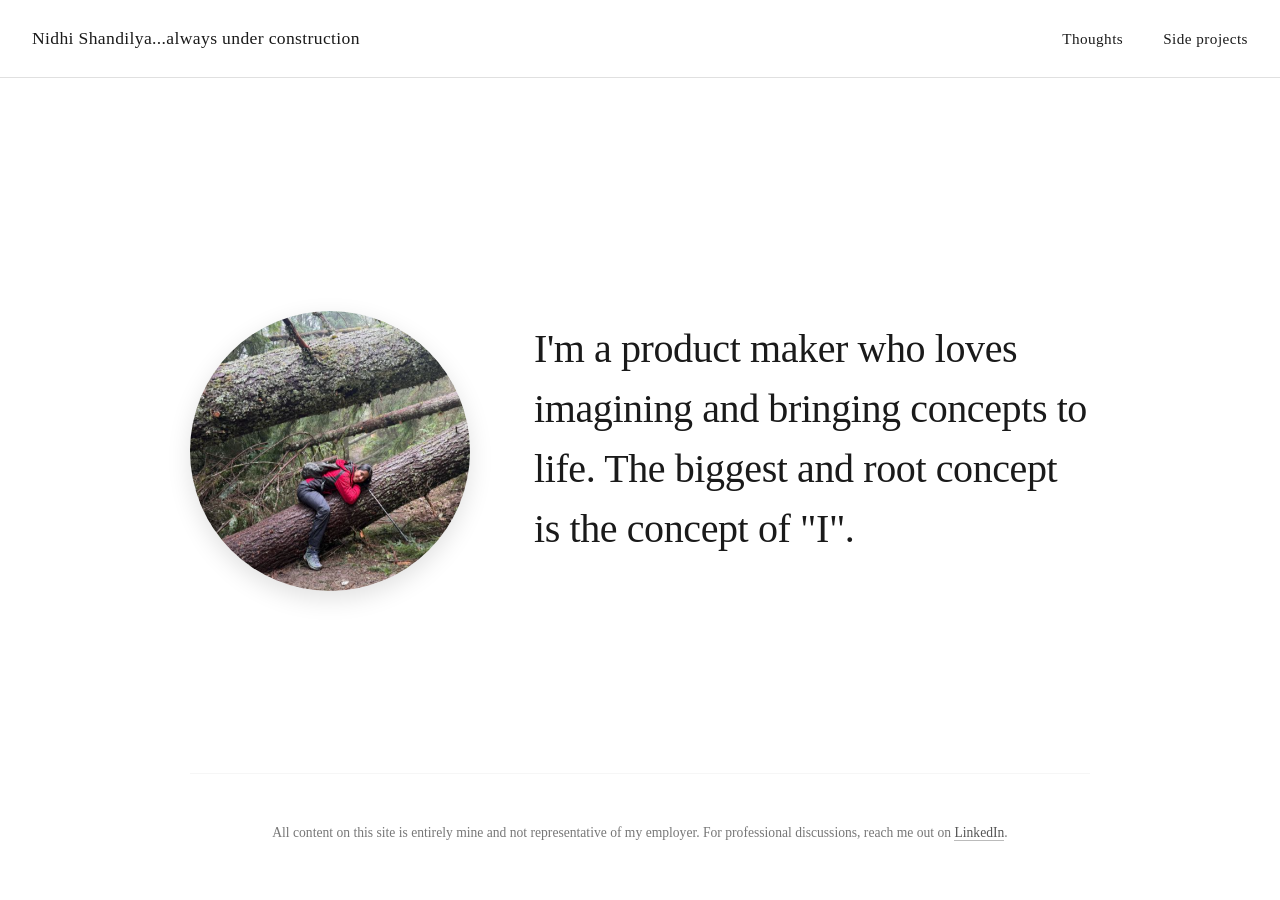
==== index.html @ 10f9df11 "Update logo text in index.html" ====
<!DOCTYPE html>
<html lang="en">
<head>
    <meta charset="UTF-8">
    <meta name="viewport" content="width=device-width, initial-scale=1.0">
    <title>Nidhi Shandilya... always under construction</title>
    <link rel="stylesheet" href="styles.css">
</head>
<body>
    <!-- Navigation -->
    <nav class="main-nav">
        <div class="nav-container">
            <a href="index.html" class="logo">Nidhi Shandilya...always under construction</a>
            <button class="mobile-menu-toggle" aria-label="Toggle menu">
                <span class="menu-text">Menu</span>
            </button>
            <ul class="nav-links">
                <li><a href="thoughts.html">Thoughts</a></li>
                <li><a href="projects.html">Side projects</a></li>
            </ul>
        </div>
    </nav>
    <!-- Mobile Menu -->
    <div class="mobile-menu">
        <button class="mobile-menu-close" aria-label="Close menu">
            <span class="close-text">Close Menu</span>
        </button>
        <ul class="mobile-nav-links">
            <li><a href="thoughts.html">Thoughts</a></li>
            <li><a href="projects.html">Side projects</a></li>
        </ul>
    </div>
    <!-- Hero Section -->
    <main class="hero-section">
        <div class="hero-content">
            <div class="hero-image">
                <img src="screenshot.jpeg.png" alt="Nidhi Shandilya">
            </div>
            <h1 class="hero-title">I'm a product maker who loves imagining and bringing concepts to life. The biggest and root concept is the concept of "I".</h1>
        </div>
        <footer class="page-footer">
            <p class="footnote">All content on this site is entirely mine and not representative of my employer. For professional discussions, reach me out on <a href="https://www.linkedin.com/in/nidhi-v-shandilya-b05170b/" target="_blank" rel="noopener noreferrer">LinkedIn</a>.</p>
        </footer>
    </main>

    <!-- Dot grid background -->
    <canvas id="dot-bg" style="position:fixed;top:0;left:0;width:100%;height:100%;z-index:-1;pointer-events:none;"></canvas>
    <script>
        (function() {
            const canvas = document.getElementById('dot-bg');
            const ctx = canvas.getContext('2d');
            const spacing = 24;
            let dots = [];

            function buildDots() {
                dots = [];
                const cols = Math.ceil(canvas.width / spacing) + 1;
                const rows = Math.ceil(canvas.height / spacing) + 1;
                for (let r = 0; r < rows; r++) {
                    for (let c = 0; c < cols; c++) {
                        dots.push({
                            x: c * spacing + spacing / 2,
                            y: r * spacing + spacing / 2,
                            delay: Math.random() * 3500
                        });
                    }
                }
            }

            function resize() {
                canvas.width = window.innerWidth;
                canvas.height = window.innerHeight;
                buildDots();
            }
            resize();
            window.addEventListener('resize', resize);

            const start = performance.now();
            const fadeDuration = 900;

            function draw(now) {
                ctx.clearRect(0, 0, canvas.width, canvas.height);
                for (const d of dots) {
                    const elapsed = now - start - d.delay;
                    if (elapsed < 0) continue;
                    const alpha = Math.min(1, elapsed / fadeDuration) * 0.45;
                    ctx.beginPath();
                    ctx.arc(d.x, d.y, 1.4, 0, Math.PI * 2);
                    ctx.fillStyle = `rgba(255,255,255,${alpha})`;
                    ctx.fill();
                }
                requestAnimationFrame(draw);
            }
            requestAnimationFrame(draw);
        })();
    </script>

    <!-- Firefly glow effect (unchanged) -->
    <script>
        class FireflyGlow {
            constructor() {
                this.canvas = document.createElement('canvas');
                this.ctx = this.canvas.getContext('2d');
                this.glows = [];
                this.canvas.style.position = 'fixed';
                this.canvas.style.top = '0';
                this.canvas.style.left = '0';
                this.canvas.style.pointerEvents = 'none';
                this.canvas.style.zIndex = '9999';
                this.canvas.style.mixBlendMode = 'screen';
                document.body.appendChild(this.canvas);
                this.resize();
                window.addEventListener('resize', () => this.resize());
                document.addEventListener('mousemove', (e) => this.onMouseMove(e));
                this.animate();
            }
            resize() {
                this.canvas.width = window.innerWidth;
                this.canvas.height = window.innerHeight;
            }
            onMouseMove(e) {
                this.glows.push({
                    x: e.clientX,
                    y: e.clientY,
                    life: 1.0,
                    maxLife: 1.0,
                    size: 60 + Math.random() * 30,
                    fadeSpeed: 0.008 + Math.random() * 0.004,
                    pulseOffset: Math.random() * Math.PI * 2,
                    pulseSpeed: 0.03 + Math.random() * 0.02
                });
                if (this.glows.length > 150) this.glows.shift();
            }
            animate() {
                this.ctx.clearRect(0, 0, this.canvas.width, this.canvas.height);
                const time = Date.now() * 0.001;
                for (let i = this.glows.length - 1; i >= 0; i--) {
                    const glow = this.glows[i];
                    glow.life -= glow.fadeSpeed;
                    if (glow.life <= 0) { this.glows.splice(i, 1); continue; }
                    const pulse = Math.sin(time * glow.pulseSpeed + glow.pulseOffset) * 0.3 + 0.7;
                    const opacity = 0.12 * glow.life * pulse;
                    const gradient = this.ctx.createRadialGradient(glow.x, glow.y, 0, glow.x, glow.y, glow.size);
                    gradient.addColorStop(0, `rgba(255, 250, 200, ${opacity * 1.2})`);
                    gradient.addColorStop(0.2, `rgba(255, 248, 180, ${opacity * 0.8})`);
                    gradient.addColorStop(0.5, `rgba(240, 255, 160, ${opacity * 0.4})`);
                    gradient.addColorStop(0.8, `rgba(200, 255, 140, ${opacity * 0.15})`);
                    gradient.addColorStop(1, `rgba(180, 255, 120, 0)`);
                    this.ctx.fillStyle = gradient;
                    this.ctx.beginPath();
                    this.ctx.arc(glow.x, glow.y, glow.size, 0, Math.PI * 2);
                    this.ctx.fill();
                }
                requestAnimationFrame(() => this.animate());
            }
        }
        new FireflyGlow();
    </script>
</body>
</html>
---- styles.css ----
/* CSS Variables */
:root {
    --primary-bg: #ffffff;
    --primary-text: #1a1a1a;
    --secondary-text: #4a4a4a;
    --accent-color: #2a2a2a;
    --border-color: #e0e0e0;
    --hover-color: #6a6a6a;
    --transition: all 0.3s cubic-bezier(0.4, 0, 0.2, 1);
}

/* Reset & Base Styles */
* {
    margin: 0;
    padding: 0;
    box-sizing: border-box;
}

body {
    font-family: 'Crimson Text', Georgia, serif;
    background-color: var(--primary-bg);
    color: var(--primary-text);
    line-height: 1.6;
    font-size: 18px;
    -webkit-font-smoothing: antialiased;
    -moz-osx-font-smoothing: grayscale;
}

/* Typography */
h1, h2, h3, h4, h5, h6 {
    font-family: 'Libre Baskerville', Georgia, serif;
    font-weight: 400;
    line-height: 1.3;
    margin-bottom: 1.5rem;
}

a {
    color: inherit;
    text-decoration: none;
    transition: var(--transition);
}

/* Navigation */
.main-nav {
    position: fixed;
    top: 0;
    left: 0;
    right: 0;
    background-color: var(--primary-bg);
    border-bottom: 1px solid var(--border-color);
    z-index: 1000;
    padding: 1.5rem 0;
}

.nav-container {
    max-width: 1400px;
    margin: 0 auto;
    padding: 0 2rem;
    display: flex;
    justify-content: space-between;
    align-items: center;
}

.logo {
    font-family: 'Libre Baskerville', Georgia, serif;
    font-size: 1.1rem;
    font-weight: 400;
    letter-spacing: 0.02em;
}

.logo:hover {
    color: var(--hover-color);
}

.nav-links {
    display: flex;
    list-style: none;
    gap: 2.5rem;
}

.nav-links a {
    font-size: 0.95rem;
    letter-spacing: 0.03em;
    position: relative;
}

.nav-links a::after {
    content: '';
    position: absolute;
    bottom: -4px;
    left: 0;
    width: 0;
    height: 1px;
    background-color: var(--primary-text);
    transition: width 0.3s ease;
}

.nav-links a:hover::after {
    width: 100%;
}

/* Mobile Menu Toggle */
.mobile-menu-toggle {
    display: none;
    background: none;
    border: none;
    cursor: pointer;
    font-family: 'Crimson Text', Georgia, serif;
    font-size: 0.95rem;
    color: var(--primary-text);
    letter-spacing: 0.03em;
}

.mobile-menu {
    display: none;
    position: fixed;
    top: 0;
    left: 0;
    right: 0;
    bottom: 0;
    background-color: var(--primary-bg);
    z-index: 2000;
    padding: 2rem;
    flex-direction: column;
}

.mobile-menu.active {
    display: flex;
}

.mobile-menu-close {
    align-self: flex-end;
    background: none;
    border: none;
    cursor: pointer;
    font-family: 'Crimson Text', Georgia, serif;
    font-size: 0.95rem;
    color: var(--primary-text);
    letter-spacing: 0.03em;
    margin-bottom: 3rem;
}

.mobile-nav-links {
    list-style: none;
    display: flex;
    flex-direction: column;
    gap: 2rem;
}

.mobile-nav-links a {
    font-family: 'Libre Baskerville', Georgia, serif;
    font-size: 1.5rem;
}

.mobile-nav-links a:hover {
    color: var(--hover-color);
}

/* Hero Section */
.hero-section {
    min-height: 100vh;
    display: flex;
    flex-direction: column;
    justify-content: space-between;
    padding: 8rem 2rem 2rem;
}

.hero-content {
    max-width: 900px;
    margin: 0 auto;
    display: flex;
    align-items: center;
    gap: 4rem;
    flex: 1;
}

.hero-title {
    font-family: 'Libre Baskerville', Georgia, serif;
    font-size: clamp(1.8rem, 4vw, 2.5rem);
    font-weight: 400;
    line-height: 1.5;
    letter-spacing: -0.01em;
    animation: fadeInUp 0.8s ease-out;
    flex: 1;
    text-align: left;
}

.hero-image {
    flex-shrink: 0;
    width: 280px;
    height: 280px;
    border-radius: 50%;
    overflow: hidden;
    box-shadow: 0 8px 24px rgba(0, 0, 0, 0.12);
}

.hero-image img {
    width: 100%;
    height: 100%;
    object-fit: cover;
}

/* Page Footer */
.page-footer {
    max-width: 900px;
    margin: 0 auto;
    width: 100%;
    padding-top: 3rem;
    border-top: 1px solid rgba(224, 224, 224, 0.3);
}

.footnote {
    font-size: 0.85rem;
    color: #777;
    line-height: 1.6;
    text-align: center;
    padding-bottom: 1.5rem;
}

.footnote a {
    color: #555;
    text-decoration: none;
    border-bottom: 1px solid rgba(85, 85, 85, 0.4);
    transition: var(--transition);
}

.footnote a:hover {
    color: #2a2a2a;
    border-bottom-color: #2a2a2a;
}

/* Content Sections */
.content-section {
    max-width: 900px;
    margin: 0 auto;
    padding: 8rem 2rem 4rem;
    min-height: calc(100vh - 80px);
}

.section-title {
    font-size: clamp(1.5rem, 3vw, 2rem);
    margin-bottom: 3rem;
    font-weight: 400;
}

/* Thoughts Grid */
.thoughts-grid {
    display: grid;
    gap: 3rem;
}

.thought-item {
    border-bottom: 1px solid var(--border-color);
    padding-bottom: 2rem;
}

.thought-item:last-child {
    border-bottom: none;
}

.thought-date {
    font-size: 0.85rem;
    color: var(--secondary-text);
    letter-spacing: 0.05em;
    text-transform: uppercase;
    margin-bottom: 0.5rem;
}

.thought-title {
    font-size: 1.3rem;
    margin-bottom: 0.75rem;
    font-weight: 400;
}

.thought-excerpt {
    color: var(--secondary-text);
    line-height: 1.7;
}

.thought-item:hover .thought-title {
    color: var(--hover-color);
}

/* Projects Grid */
.projects-grid {
    display: grid;
    grid-template-columns: repeat(auto-fill, minmax(300px, 1fr));
    gap: 3rem;
}

.project-card {
    cursor: pointer;
    transition: var(--transition);
}

.project-image {
    width: 100%;
    aspect-ratio: 4/3;
    background-color: #f5f5f5;
    margin-bottom: 1rem;
    overflow: hidden;
}

.project-image img {
    width: 100%;
    height: 100%;
    object-fit: cover;
    transition: transform 0.5s ease;
}

.project-card:hover .project-image img {
    transform: scale(1.05);
}

.project-title {
    font-size: 1.2rem;
    margin-bottom: 0.5rem;
    font-weight: 400;
}

.project-description {
    color: var(--secondary-text);
    font-size: 0.95rem;
    line-height: 1.6;
}

/* About Section */
.about-content {
    line-height: 1.8;
}

.about-content p {
    margin-bottom: 1.5rem;
}

.about-content a {
    color: var(--primary-text);
    text-decoration: underline;
    text-decoration-thickness: 1px;
    text-underline-offset: 2px;
}

.about-content a:hover {
    color: var(--hover-color);
}

.about-layout {
    display: flex;
    gap: 3rem;
    align-items: flex-start;
}

.about-image {
    flex-shrink: 0;
    width: 250px;
    height: 250px;
    border-radius: 8px;
    overflow: hidden;
    box-shadow: 0 4px 12px rgba(0, 0, 0, 0.1);
}

.about-image img {
    width: 100%;
    height: 100%;
    object-fit: cover;
}

/* Animations */
@keyframes fadeInUp {
    from {
        opacity: 0;
        transform: translateY(30px);
    }
    to {
        opacity: 1;
        transform: translateY(0);
    }
}

/* Responsive Design */
@media (max-width: 768px) {
    .hero-content {
        flex-direction: column;
        gap: 2rem;
    }
    
    .hero-image {
        width: 150px;
        height: 150px;
    }
    
    .hero-title {
        text-align: center;
    }
    
    .mobile-menu-toggle {
        display: block;
    }
    
    .hero-section {
        padding: 6rem 1.5rem 2rem;
    }
    
    .content-section {
        padding: 6rem 1.5rem 3rem;
    }
    
    .projects-grid {
        grid-template-columns: 1fr;
        gap: 2.5rem;
    }
    
    .nav-container {
        padding: 0 1.5rem;
    }
    
    .about-layout {
        flex-direction: column;
        gap: 2rem;
    }
    
    .about-image {
        width: 100%;
        max-width: 300px;
        height: 300px;
        margin: 0 auto;
    }
}

@media (max-width: 480px) {
    body {
        font-size: 16px;
    }
    
    .nav-container {
        padding: 0 1rem;
    }
    
    .hero-section,
    .content-section {
        padding: 5rem 1rem 2rem;
    }
}

/* Google Fonts Import */
@import url('https://fonts.googleapis.com/css2?family=Crimson+Text:ital,wght@0,400;0,600;1,400&family=Libre+Baskerville:ital,wght@0,400;0,700;1,400&display=swap');
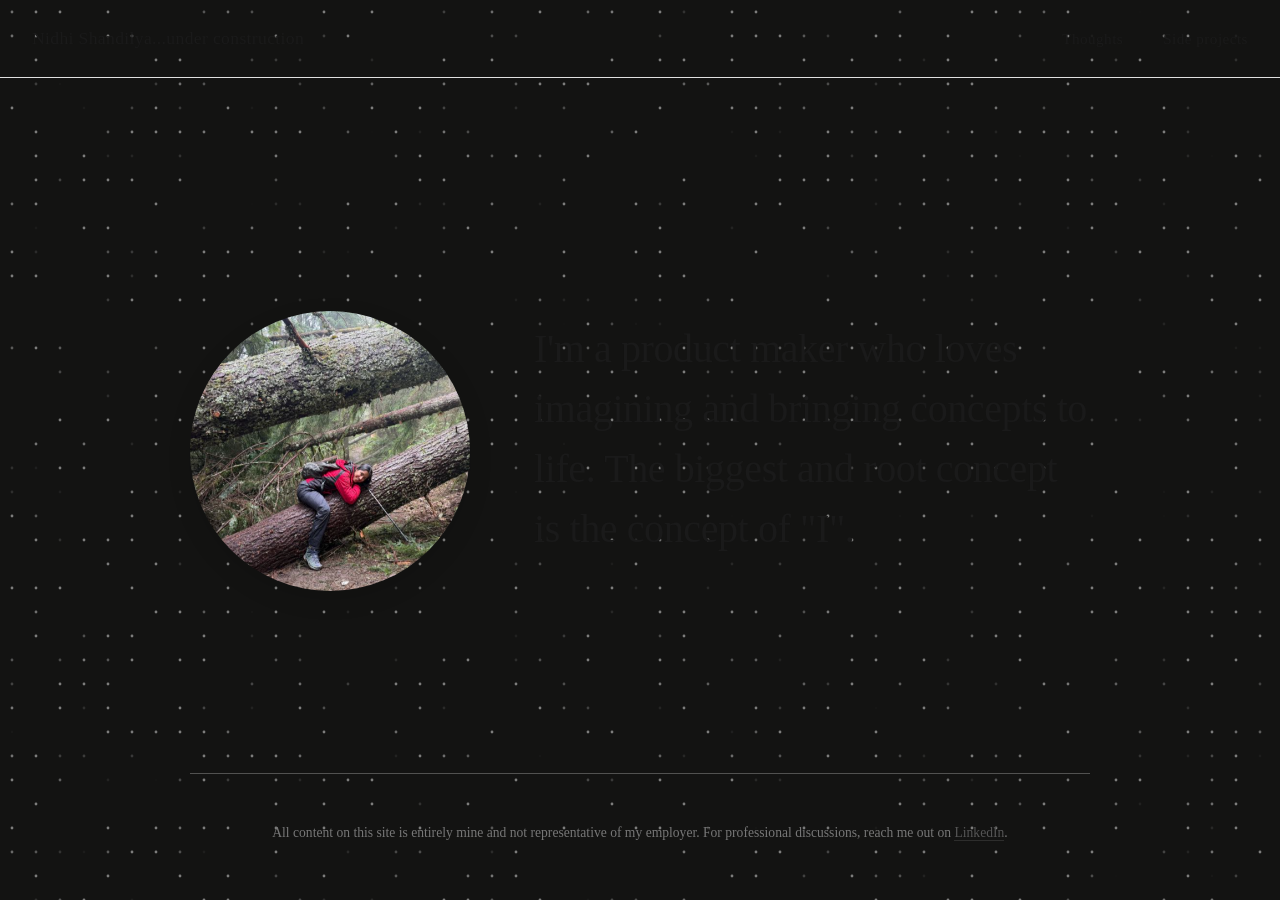
==== commit 751ff1f4: "Update title and background color in index.html" ====
--- a/index.html
+++ b/index.html
@@ -3,14 +3,14 @@
 <head>
     <meta charset="UTF-8">
     <meta name="viewport" content="width=device-width, initial-scale=1.0">
-    <title>Nidhi Shandilya... always under construction</title>
+    <title>Nidhi Shandilya... under construction</title>
     <link rel="stylesheet" href="styles.css">
 </head>
 <body>
     <!-- Navigation -->
     <nav class="main-nav">
         <div class="nav-container">
-            <a href="index.html" class="logo">Nidhi Shandilya...always under construction</a>
+            <a href="index.html" class="logo">Nidhi Shandilya...under construction</a>
             <button class="mobile-menu-toggle" aria-label="Toggle menu">
                 <span class="menu-text">Menu</span>
             </button>
@@ -44,7 +44,7 @@
     </main>
 
     <!-- Dot grid background -->
-    <canvas id="dot-bg" style="position:fixed;top:0;left:0;width:100%;height:100%;z-index:-1;pointer-events:none;"></canvas>
+    <canvas id="dot-bg" style="position:fixed;top:0;left:0;width:100%;height:100%;z-index:-1;pointer-events:none;background:#131312;"></canvas>
     <script>
         (function() {
             const canvas = document.getElementById('dot-bg');
@@ -79,7 +79,8 @@
             const fadeDuration = 900;
 
             function draw(now) {
-                ctx.clearRect(0, 0, canvas.width, canvas.height);
+                ctx.fillStyle = '#131312';
+                ctx.fillRect(0, 0, canvas.width, canvas.height);
                 for (const d of dots) {
                     const elapsed = now - start - d.delay;
                     if (elapsed < 0) continue;
--- a/styles.css
+++ b/styles.css
@@ -1,3 +1,6 @@
+/* Google Fonts Import */
+@import url('https://fonts.googleapis.com/css2?family=Crimson+Text:ital,wght@0,400;0,600;1,400&family=Libre+Baskerville:ital,wght@0,400;0,700;1,400&display=swap');
+
 /* CSS Variables */
 :root {
     --primary-bg: #ffffff;
@@ -18,7 +21,7 @@
 
 body {
     font-family: 'Crimson Text', Georgia, serif;
-    background-color: var(--primary-bg);
+    /* background-color removed so the dot grid canvas shows through */
     color: var(--primary-text);
     line-height: 1.6;
     font-size: 18px;
@@ -46,7 +49,7 @@
     top: 0;
     left: 0;
     right: 0;
-    background-color: var(--primary-bg);
+    background-color: transparent;
     border-bottom: 1px solid var(--border-color);
     z-index: 1000;
     padding: 1.5rem 0;
@@ -383,42 +386,46 @@
         flex-direction: column;
         gap: 2rem;
     }
-    
+
     .hero-image {
         width: 150px;
         height: 150px;
     }
-    
+
     .hero-title {
         text-align: center;
     }
-    
+
     .mobile-menu-toggle {
         display: block;
     }
-    
+
+    .nav-links {
+        display: none;
+    }
+
     .hero-section {
         padding: 6rem 1.5rem 2rem;
     }
-    
+
     .content-section {
         padding: 6rem 1.5rem 3rem;
     }
-    
+
     .projects-grid {
         grid-template-columns: 1fr;
         gap: 2.5rem;
     }
-    
+
     .nav-container {
         padding: 0 1.5rem;
     }
-    
+
     .about-layout {
         flex-direction: column;
         gap: 2rem;
     }
-    
+
     .about-image {
         width: 100%;
         max-width: 300px;
@@ -431,16 +438,13 @@
     body {
         font-size: 16px;
     }
-    
+
     .nav-container {
         padding: 0 1rem;
     }
-    
+
     .hero-section,
     .content-section {
         padding: 5rem 1rem 2rem;
     }
 }
-
-/* Google Fonts Import */
-@import url('https://fonts.googleapis.com/css2?family=Crimson+Text:ital,wght@0,400;0,600;1,400&family=Libre+Baskerville:ital,wght@0,400;0,700;1,400&display=swap');
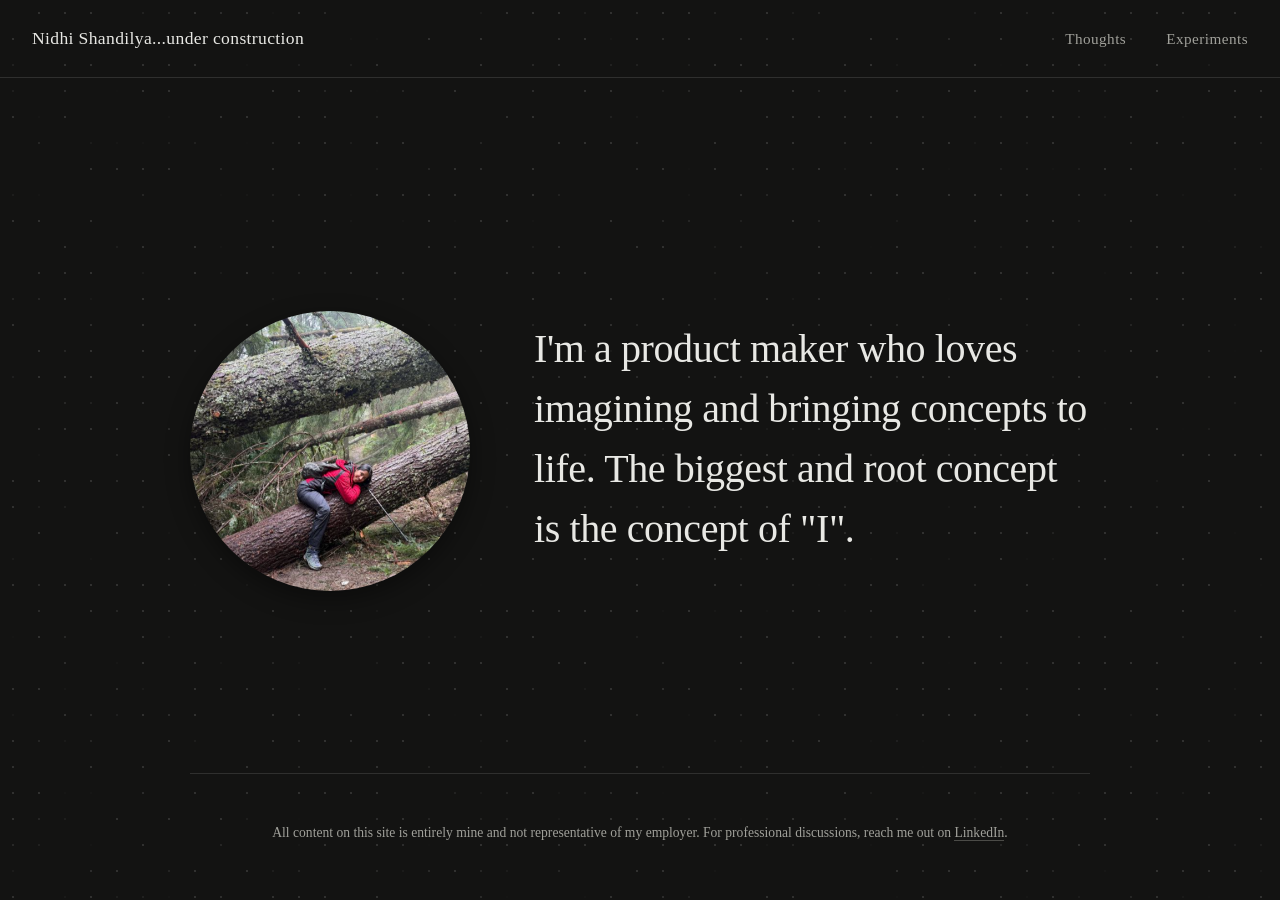
==== commit 696d7f65: "Replace Side projects with Experiments ledger Adds experiments.html (a year-indexed ledger of Immuna" ====
--- a/index.html
+++ b/index.html
@@ -7,7 +7,6 @@
     <link rel="stylesheet" href="styles.css">
 </head>
 <body>
-    <!-- Navigation -->
     <nav class="main-nav">
         <div class="nav-container">
             <a href="index.html" class="logo">Nidhi Shandilya...under construction</a>
@@ -16,21 +15,21 @@
             </button>
             <ul class="nav-links">
                 <li><a href="thoughts.html">Thoughts</a></li>
-                <li><a href="projects.html">Side projects</a></li>
+                <li><a href="experiments.html">Experiments</a></li>
             </ul>
         </div>
     </nav>
-    <!-- Mobile Menu -->
+
     <div class="mobile-menu">
         <button class="mobile-menu-close" aria-label="Close menu">
             <span class="close-text">Close Menu</span>
         </button>
         <ul class="mobile-nav-links">
             <li><a href="thoughts.html">Thoughts</a></li>
-            <li><a href="projects.html">Side projects</a></li>
+            <li><a href="experiments.html">Experiments</a></li>
         </ul>
     </div>
-    <!-- Hero Section -->
+
     <main class="hero-section">
         <div class="hero-content">
             <div class="hero-image">
@@ -43,119 +42,7 @@
         </footer>
     </main>
 
-    <!-- Dot grid background -->
     <canvas id="dot-bg" style="position:fixed;top:0;left:0;width:100%;height:100%;z-index:-1;pointer-events:none;background:#131312;"></canvas>
-    <script>
-        (function() {
-            const canvas = document.getElementById('dot-bg');
-            const ctx = canvas.getContext('2d');
-            const spacing = 24;
-            let dots = [];
-
-            function buildDots() {
-                dots = [];
-                const cols = Math.ceil(canvas.width / spacing) + 1;
-                const rows = Math.ceil(canvas.height / spacing) + 1;
-                for (let r = 0; r < rows; r++) {
-                    for (let c = 0; c < cols; c++) {
-                        dots.push({
-                            x: c * spacing + spacing / 2,
-                            y: r * spacing + spacing / 2,
-                            delay: Math.random() * 3500
-                        });
-                    }
-                }
-            }
-
-            function resize() {
-                canvas.width = window.innerWidth;
-                canvas.height = window.innerHeight;
-                buildDots();
-            }
-            resize();
-            window.addEventListener('resize', resize);
-
-            const start = performance.now();
-            const fadeDuration = 900;
-
-            function draw(now) {
-                ctx.fillStyle = '#131312';
-                ctx.fillRect(0, 0, canvas.width, canvas.height);
-                for (const d of dots) {
-                    const elapsed = now - start - d.delay;
-                    if (elapsed < 0) continue;
-                    const alpha = Math.min(1, elapsed / fadeDuration) * 0.45;
-                    ctx.beginPath();
-                    ctx.arc(d.x, d.y, 1.4, 0, Math.PI * 2);
-                    ctx.fillStyle = `rgba(255,255,255,${alpha})`;
-                    ctx.fill();
-                }
-                requestAnimationFrame(draw);
-            }
-            requestAnimationFrame(draw);
-        })();
-    </script>
-
-    <!-- Firefly glow effect (unchanged) -->
-    <script>
-        class FireflyGlow {
-            constructor() {
-                this.canvas = document.createElement('canvas');
-                this.ctx = this.canvas.getContext('2d');
-                this.glows = [];
-                this.canvas.style.position = 'fixed';
-                this.canvas.style.top = '0';
-                this.canvas.style.left = '0';
-                this.canvas.style.pointerEvents = 'none';
-                this.canvas.style.zIndex = '9999';
-                this.canvas.style.mixBlendMode = 'screen';
-                document.body.appendChild(this.canvas);
-                this.resize();
-                window.addEventListener('resize', () => this.resize());
-                document.addEventListener('mousemove', (e) => this.onMouseMove(e));
-                this.animate();
-            }
-            resize() {
-                this.canvas.width = window.innerWidth;
-                this.canvas.height = window.innerHeight;
-            }
-            onMouseMove(e) {
-                this.glows.push({
-                    x: e.clientX,
-                    y: e.clientY,
-                    life: 1.0,
-                    maxLife: 1.0,
-                    size: 60 + Math.random() * 30,
-                    fadeSpeed: 0.008 + Math.random() * 0.004,
-                    pulseOffset: Math.random() * Math.PI * 2,
-                    pulseSpeed: 0.03 + Math.random() * 0.02
-                });
-                if (this.glows.length > 150) this.glows.shift();
-            }
-            animate() {
-                this.ctx.clearRect(0, 0, this.canvas.width, this.canvas.height);
-                const time = Date.now() * 0.001;
-                for (let i = this.glows.length - 1; i >= 0; i--) {
-                    const glow = this.glows[i];
-                    glow.life -= glow.fadeSpeed;
-                    if (glow.life <= 0) { this.glows.splice(i, 1); continue; }
-                    const pulse = Math.sin(time * glow.pulseSpeed + glow.pulseOffset) * 0.3 + 0.7;
-                    const opacity = 0.12 * glow.life * pulse;
-                    const gradient = this.ctx.createRadialGradient(glow.x, glow.y, 0, glow.x, glow.y, glow.size);
-                    gradient.addColorStop(0, `rgba(255, 250, 200, ${opacity * 1.2})`);
-                    gradient.addColorStop(0.2, `rgba(255, 248, 180, ${opacity * 0.8})`);
-                    gradient.addColorStop(0.5, `rgba(240, 255, 160, ${opacity * 0.4})`);
-                    gradient.addColorStop(0.8, `rgba(200, 255, 140, ${opacity * 0.15})`);
-                    gradient.addColorStop(1, `rgba(180, 255, 120, 0)`);
-                    this.ctx.fillStyle = gradient;
-                    this.ctx.beginPath();
-                    this.ctx.arc(glow.x, glow.y, glow.size, 0, Math.PI * 2);
-                    this.ctx.fill();
-                }
-                requestAnimationFrame(() => this.animate());
-            }
-        }
-        new FireflyGlow();
-    </script>
+    <script src="script.js"></script>
 </body>
 </html>
--- a/styles.css
+++ b/styles.css
@@ -1,27 +1,23 @@
 /* Google Fonts Import */
 @import url('https://fonts.googleapis.com/css2?family=Crimson+Text:ital,wght@0,400;0,600;1,400&family=Libre+Baskerville:ital,wght@0,400;0,700;1,400&display=swap');
 
-/* CSS Variables */
 :root {
-    --primary-bg: #ffffff;
-    --primary-text: #1a1a1a;
-    --secondary-text: #4a4a4a;
-    --accent-color: #2a2a2a;
-    --border-color: #e0e0e0;
-    --hover-color: #6a6a6a;
+    --primary-bg: #131312;
+    --primary-text: #e8e8e4;
+    --secondary-text: #a0a09a;
+    --muted-text: #8b8b84;
+    --faint-text: #5f5f5a;
+    --fainter-text: #4f4f4a;
+    --accent-color: #cccccc;
+    --border-color: rgba(255,255,255,0.12);
+    --hover-color: #ffffff;
     --transition: all 0.3s cubic-bezier(0.4, 0, 0.2, 1);
 }
 
-/* Reset & Base Styles */
-* {
-    margin: 0;
-    padding: 0;
-    box-sizing: border-box;
-}
+* { margin: 0; padding: 0; box-sizing: border-box; }
 
 body {
     font-family: 'Crimson Text', Georgia, serif;
-    /* background-color removed so the dot grid canvas shows through */
     color: var(--primary-text);
     line-height: 1.6;
     font-size: 18px;
@@ -29,7 +25,6 @@
     -moz-osx-font-smoothing: grayscale;
 }
 
-/* Typography */
 h1, h2, h3, h4, h5, h6 {
     font-family: 'Libre Baskerville', Georgia, serif;
     font-weight: 400;
@@ -37,18 +32,12 @@
     margin-bottom: 1.5rem;
 }
 
-a {
-    color: inherit;
-    text-decoration: none;
-    transition: var(--transition);
-}
+a { color: inherit; text-decoration: none; transition: var(--transition); }
 
 /* Navigation */
 .main-nav {
     position: fixed;
-    top: 0;
-    left: 0;
-    right: 0;
+    top: 0; left: 0; right: 0;
     background-color: transparent;
     border-bottom: 1px solid var(--border-color);
     z-index: 1000;
@@ -69,40 +58,35 @@
     font-size: 1.1rem;
     font-weight: 400;
     letter-spacing: 0.02em;
-}
-
-.logo:hover {
-    color: var(--hover-color);
-}
-
-.nav-links {
-    display: flex;
-    list-style: none;
-    gap: 2.5rem;
-}
+    color: var(--primary-text);
+}
+
+.logo:hover { color: var(--hover-color); }
+
+.nav-links { display: flex; list-style: none; gap: 2.5rem; }
 
 .nav-links a {
     font-size: 0.95rem;
     letter-spacing: 0.03em;
     position: relative;
+    color: var(--secondary-text);
 }
 
 .nav-links a::after {
     content: '';
     position: absolute;
-    bottom: -4px;
-    left: 0;
-    width: 0;
-    height: 1px;
+    bottom: -4px; left: 0;
+    width: 0; height: 1px;
     background-color: var(--primary-text);
     transition: width 0.3s ease;
 }
 
-.nav-links a:hover::after {
-    width: 100%;
-}
-
-/* Mobile Menu Toggle */
+.nav-links a:hover { color: var(--primary-text); }
+.nav-links a:hover::after { width: 100%; }
+.nav-links a.current { color: var(--primary-text); }
+.nav-links a.current::after { width: 100%; }
+
+/* Mobile Menu */
 .mobile-menu-toggle {
     display: none;
     background: none;
@@ -117,19 +101,14 @@
 .mobile-menu {
     display: none;
     position: fixed;
-    top: 0;
-    left: 0;
-    right: 0;
-    bottom: 0;
-    background-color: var(--primary-bg);
+    inset: 0;
+    background-color: #131312;
     z-index: 2000;
     padding: 2rem;
     flex-direction: column;
 }
 
-.mobile-menu.active {
-    display: flex;
-}
+.mobile-menu.active { display: flex; }
 
 .mobile-menu-close {
     align-self: flex-end;
@@ -143,21 +122,15 @@
     margin-bottom: 3rem;
 }
 
-.mobile-nav-links {
-    list-style: none;
-    display: flex;
-    flex-direction: column;
-    gap: 2rem;
-}
+.mobile-nav-links { list-style: none; display: flex; flex-direction: column; gap: 2rem; }
 
 .mobile-nav-links a {
     font-family: 'Libre Baskerville', Georgia, serif;
     font-size: 1.5rem;
-}
-
-.mobile-nav-links a:hover {
-    color: var(--hover-color);
-}
+    color: var(--primary-text);
+}
+
+.mobile-nav-links a:hover { color: var(--hover-color); }
 
 /* Hero Section */
 .hero-section {
@@ -186,22 +159,18 @@
     animation: fadeInUp 0.8s ease-out;
     flex: 1;
     text-align: left;
+    color: var(--primary-text);
 }
 
 .hero-image {
     flex-shrink: 0;
-    width: 280px;
-    height: 280px;
+    width: 280px; height: 280px;
     border-radius: 50%;
     overflow: hidden;
-    box-shadow: 0 8px 24px rgba(0, 0, 0, 0.12);
-}
-
-.hero-image img {
-    width: 100%;
-    height: 100%;
-    object-fit: cover;
-}
+    box-shadow: 0 8px 24px rgba(0, 0, 0, 0.4);
+}
+
+.hero-image img { width: 100%; height: 100%; object-fit: cover; }
 
 /* Page Footer */
 .page-footer {
@@ -209,242 +178,223 @@
     margin: 0 auto;
     width: 100%;
     padding-top: 3rem;
-    border-top: 1px solid rgba(224, 224, 224, 0.3);
+    border-top: 1px solid var(--border-color);
 }
 
 .footnote {
     font-size: 0.85rem;
-    color: #777;
+    color: var(--secondary-text);
     line-height: 1.6;
     text-align: center;
     padding-bottom: 1.5rem;
 }
 
 .footnote a {
-    color: #555;
-    text-decoration: none;
-    border-bottom: 1px solid rgba(85, 85, 85, 0.4);
-    transition: var(--transition);
-}
-
-.footnote a:hover {
-    color: #2a2a2a;
-    border-bottom-color: #2a2a2a;
-}
+    color: var(--secondary-text);
+    border-bottom: 1px solid rgba(160,160,154,0.4);
+}
+
+.footnote a:hover { color: var(--primary-text); border-bottom-color: var(--primary-text); }
 
 /* Content Sections */
 .content-section {
-    max-width: 900px;
+    max-width: 1060px;
     margin: 0 auto;
-    padding: 8rem 2rem 4rem;
+    padding: 9rem 2rem 6rem;
     min-height: calc(100vh - 80px);
 }
 
 .section-title {
-    font-size: clamp(1.5rem, 3vw, 2rem);
-    margin-bottom: 3rem;
-    font-weight: 400;
-}
-
-/* Thoughts Grid */
-.thoughts-grid {
-    display: grid;
-    gap: 3rem;
-}
+    font-family: 'Libre Baskerville', Georgia, serif;
+    font-size: 14px;
+    letter-spacing: 0.18em;
+    text-transform: uppercase;
+    color: #7a7a74;
+    font-weight: 400;
+    margin-bottom: 1.1rem;
+}
+
+.section-intro {
+    font-size: 19px;
+    line-height: 1.8;
+    color: var(--secondary-text);
+    max-width: 44ch;
+    margin-bottom: 5rem;
+    text-wrap: pretty;
+}
+
+/* Thoughts */
+.thoughts-grid { display: grid; }
 
 .thought-item {
-    border-bottom: 1px solid var(--border-color);
-    padding-bottom: 2rem;
-}
-
-.thought-item:last-child {
-    border-bottom: none;
-}
+    border-top: 1px solid rgba(255,255,255,0.1);
+    padding: 2.2rem 0;
+}
+
+.thoughts-grid + .rule { border-top: 1px solid rgba(255,255,255,0.1); }
 
 .thought-date {
-    font-size: 0.85rem;
-    color: var(--secondary-text);
-    letter-spacing: 0.05em;
+    font-size: 0.8rem;
+    color: var(--faint-text);
+    letter-spacing: 0.1em;
     text-transform: uppercase;
-    margin-bottom: 0.5rem;
+    margin-bottom: 0.6rem;
 }
 
 .thought-title {
     font-size: 1.3rem;
-    margin-bottom: 0.75rem;
-    font-weight: 400;
-}
-
-.thought-excerpt {
-    color: var(--secondary-text);
-    line-height: 1.7;
-}
-
-.thought-item:hover .thought-title {
-    color: var(--hover-color);
-}
-
-/* Projects Grid */
-.projects-grid {
+    margin-bottom: 0.6rem;
+    font-weight: 400;
+    color: var(--primary-text);
+}
+
+.thought-excerpt { color: var(--muted-text); line-height: 1.75; max-width: 58ch; text-wrap: pretty; }
+
+.forming { color: var(--faint-text); font-style: italic; }
+
+/* Experiments ledger */
+.ledger { display: flex; flex-direction: column; }
+
+.entry {
+    border-top: 1px solid rgba(255,255,255,0.1);
+    padding: 2.75rem 0;
     display: grid;
-    grid-template-columns: repeat(auto-fill, minmax(300px, 1fr));
-    gap: 3rem;
-}
-
-.project-card {
-    cursor: pointer;
-    transition: var(--transition);
-}
-
-.project-image {
-    width: 100%;
-    aspect-ratio: 4/3;
-    background-color: #f5f5f5;
-    margin-bottom: 1rem;
-    overflow: hidden;
-}
-
-.project-image img {
-    width: 100%;
-    height: 100%;
+    grid-template-columns: 64px minmax(0, 1fr) 300px;
+    gap: 36px;
+    align-items: start;
+    transition: background 0.4s ease, padding-left 0.4s ease;
+}
+
+.entry:hover { background: rgba(255,255,255,0.022); padding-left: 14px; }
+
+.entry-year {
+    font-size: 13px;
+    letter-spacing: 0.1em;
+    color: var(--faint-text);
+    padding-top: 8px;
+}
+
+.entry-title {
+    font-family: 'Libre Baskerville', Georgia, serif;
+    font-weight: 400;
+    font-size: 24px;
+    line-height: 1.35;
+    margin-bottom: 1.1rem;
+    text-wrap: pretty;
+}
+
+.entry-why {
+    font-size: 18px;
+    line-height: 1.85;
+    color: #c9c9c3;
+    margin-bottom: 1.5rem;
+    max-width: 52ch;
+    text-wrap: pretty;
+}
+
+.entry-links { display: flex; gap: 24px; font-size: 15px; }
+
+.link-primary { color: var(--primary-text); border-bottom: 1px solid var(--primary-text); padding-bottom: 2px; }
+.link-secondary { color: var(--muted-text); border-bottom: 1px solid rgba(255,255,255,0.16); padding-bottom: 2px; }
+.link-primary:hover, .link-secondary:hover { color: var(--hover-color); border-bottom-color: var(--hover-color); }
+
+.entry-media { display: block; aspect-ratio: 16/10; background: #1c1c1b; border: 1px solid rgba(255,255,255,0.12); overflow: hidden; position: relative; }
+
+.entry-media img {
+    width: 100%; height: 100%;
     object-fit: cover;
-    transition: transform 0.5s ease;
-}
-
-.project-card:hover .project-image img {
-    transform: scale(1.05);
-}
-
-.project-title {
-    font-size: 1.2rem;
-    margin-bottom: 0.5rem;
-    font-weight: 400;
-}
-
-.project-description {
-    color: var(--secondary-text);
-    font-size: 0.95rem;
-    line-height: 1.6;
-}
-
-/* About Section */
-.about-content {
+    display: block;
+    opacity: 0.72;
+    transition: opacity 0.5s ease, transform 1.1s cubic-bezier(0.2,0.7,0.3,1);
+}
+
+.entry-media:hover img { opacity: 1; transform: scale(1.035); }
+
+.play-mark {
+    position: absolute; inset: 0;
+    display: flex; align-items: center; justify-content: center;
+}
+
+.play-mark span {
+    width: 44px; height: 44px;
+    border: 1px solid rgba(255,255,255,0.55);
+    border-radius: 50%;
+    display: flex; align-items: center; justify-content: center;
+    background: rgba(19,19,18,0.35);
+    backdrop-filter: blur(2px);
+}
+
+.play-mark span::after {
+    content: '';
+    width: 0; height: 0;
+    border-style: solid;
+    border-width: 6px 0 6px 10px;
+    border-color: transparent transparent transparent rgba(255,255,255,0.85);
+    margin-left: 3px;
+}
+
+.media-empty {
+    aspect-ratio: 16/10;
+    border: 1px solid rgba(255,255,255,0.08);
+    background: repeating-linear-gradient(135deg, #181817 0 14px, #151514 14px 28px);
+    display: flex; align-items: center; justify-content: center;
+}
+
+.media-empty span {
+    font-size: 11px;
+    letter-spacing: 0.18em;
+    text-transform: uppercase;
+    color: var(--fainter-text);
+}
+
+.media-label {
+    font-size: 12px;
+    letter-spacing: 0.14em;
+    text-transform: uppercase;
+    color: var(--fainter-text);
+    margin-top: 10px;
+}
+
+.ledger-end { border-top: 1px solid rgba(255,255,255,0.1); }
+
+.more-forming { font-size: 16px; line-height: 1.8; color: var(--faint-text); margin-top: 4rem; }
+
+.colophon {
+    font-size: 15px;
     line-height: 1.8;
-}
-
-.about-content p {
-    margin-bottom: 1.5rem;
-}
-
-.about-content a {
-    color: var(--primary-text);
-    text-decoration: underline;
-    text-decoration-thickness: 1px;
-    text-underline-offset: 2px;
-}
-
-.about-content a:hover {
-    color: var(--hover-color);
-}
-
-.about-layout {
-    display: flex;
-    gap: 3rem;
-    align-items: flex-start;
-}
-
-.about-image {
-    flex-shrink: 0;
-    width: 250px;
-    height: 250px;
-    border-radius: 8px;
-    overflow: hidden;
-    box-shadow: 0 4px 12px rgba(0, 0, 0, 0.1);
-}
-
-.about-image img {
-    width: 100%;
-    height: 100%;
-    object-fit: cover;
-}
-
-/* Animations */
+    color: var(--fainter-text);
+    margin-top: 0.9rem;
+    max-width: 52ch;
+    text-wrap: pretty;
+}
+
 @keyframes fadeInUp {
-    from {
-        opacity: 0;
-        transform: translateY(30px);
-    }
-    to {
-        opacity: 1;
-        transform: translateY(0);
-    }
-}
-
-/* Responsive Design */
+    from { opacity: 0; transform: translateY(30px); }
+    to { opacity: 1; transform: translateY(0); }
+}
+
+/* Responsive */
+@media (max-width: 820px) {
+    .entry { grid-template-columns: minmax(0, 1fr); gap: 26px; }
+    .entry-media-col { grid-row: 1; max-width: 420px; }
+    .entry-year { padding-top: 0; }
+}
+
 @media (max-width: 768px) {
-    .hero-content {
-        flex-direction: column;
-        gap: 2rem;
-    }
-
-    .hero-image {
-        width: 150px;
-        height: 150px;
-    }
-
-    .hero-title {
-        text-align: center;
-    }
-
-    .mobile-menu-toggle {
-        display: block;
-    }
-
-    .nav-links {
-        display: none;
-    }
-
-    .hero-section {
-        padding: 6rem 1.5rem 2rem;
-    }
-
-    .content-section {
-        padding: 6rem 1.5rem 3rem;
-    }
-
-    .projects-grid {
-        grid-template-columns: 1fr;
-        gap: 2.5rem;
-    }
-
-    .nav-container {
-        padding: 0 1.5rem;
-    }
-
-    .about-layout {
-        flex-direction: column;
-        gap: 2rem;
-    }
-
-    .about-image {
-        width: 100%;
-        max-width: 300px;
-        height: 300px;
-        margin: 0 auto;
-    }
+    .hero-content { flex-direction: column; gap: 2rem; }
+    .hero-image { width: 150px; height: 150px; }
+    .hero-title { text-align: center; }
+    .mobile-menu-toggle { display: block; }
+    .nav-links { display: none; }
+    .hero-section { padding: 6rem 1.5rem 2rem; }
+    .content-section { padding: 7rem 1.5rem 4rem; }
+    .nav-container { padding: 0 1.5rem; }
+    .section-intro { margin-bottom: 3.5rem; }
 }
 
 @media (max-width: 480px) {
-    body {
-        font-size: 16px;
-    }
-
-    .nav-container {
-        padding: 0 1rem;
-    }
-
-    .hero-section,
-    .content-section {
-        padding: 5rem 1rem 2rem;
-    }
-}
+    body { font-size: 16px; }
+    .nav-container { padding: 0 1rem; }
+    .hero-section, .content-section { padding: 6rem 1rem 2rem; }
+    .entry-links { flex-wrap: wrap; gap: 16px; }
+}
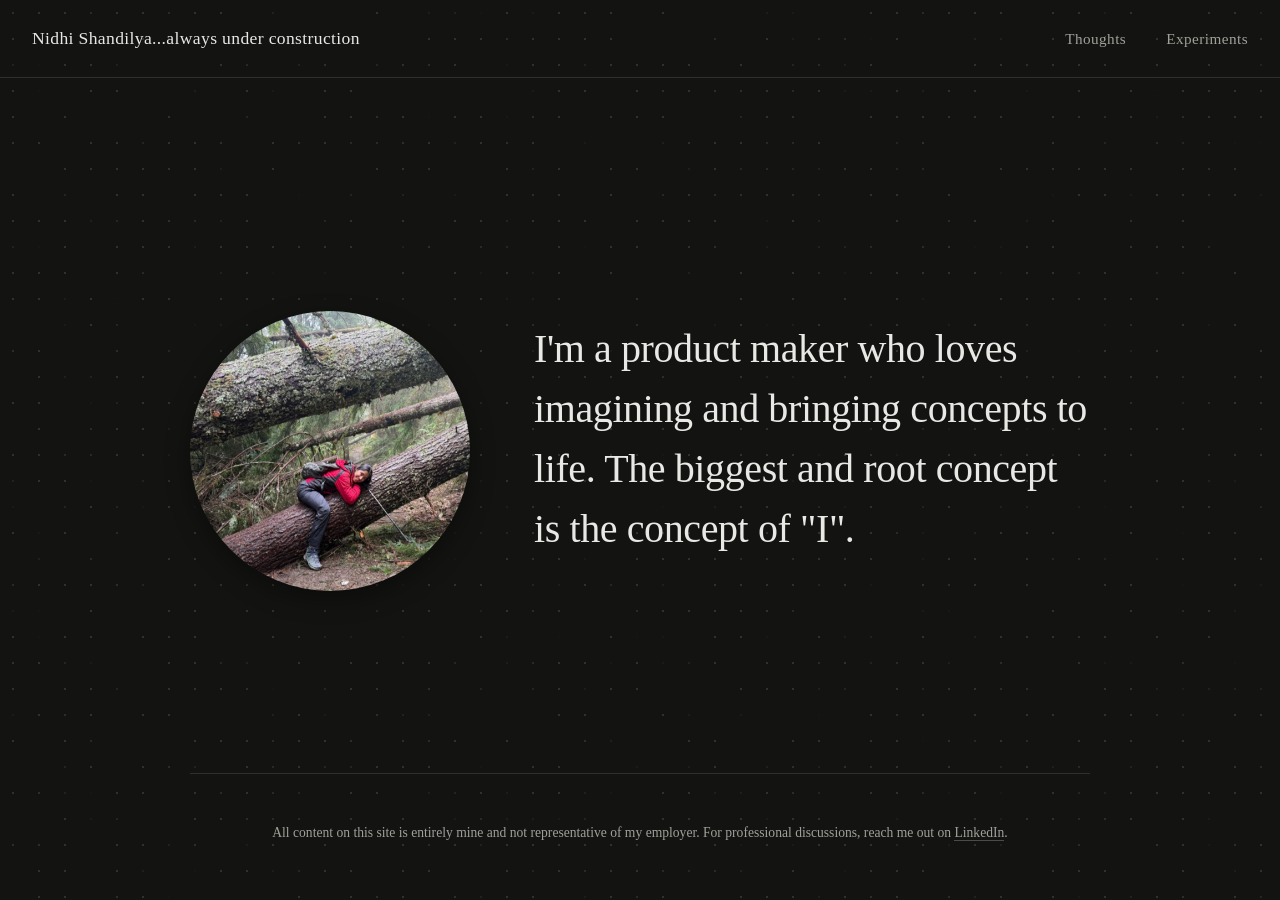
==== commit 8b97b8eb: "Call it always under construction Co-Authored-By: Claude Opus 5 (1M context) <noreply@anthropic.com>" ====
--- a/index.html
+++ b/index.html
@@ -3,13 +3,13 @@
 <head>
     <meta charset="UTF-8">
     <meta name="viewport" content="width=device-width, initial-scale=1.0">
-    <title>Nidhi Shandilya... under construction</title>
+    <title>Nidhi Shandilya... always under construction</title>
     <link rel="stylesheet" href="styles.css">
 </head>
 <body>
     <nav class="main-nav">
         <div class="nav-container">
-            <a href="index.html" class="logo">Nidhi Shandilya...under construction</a>
+            <a href="index.html" class="logo">Nidhi Shandilya...always under construction</a>
             <button class="mobile-menu-toggle" aria-label="Toggle menu">
                 <span class="menu-text">Menu</span>
             </button>
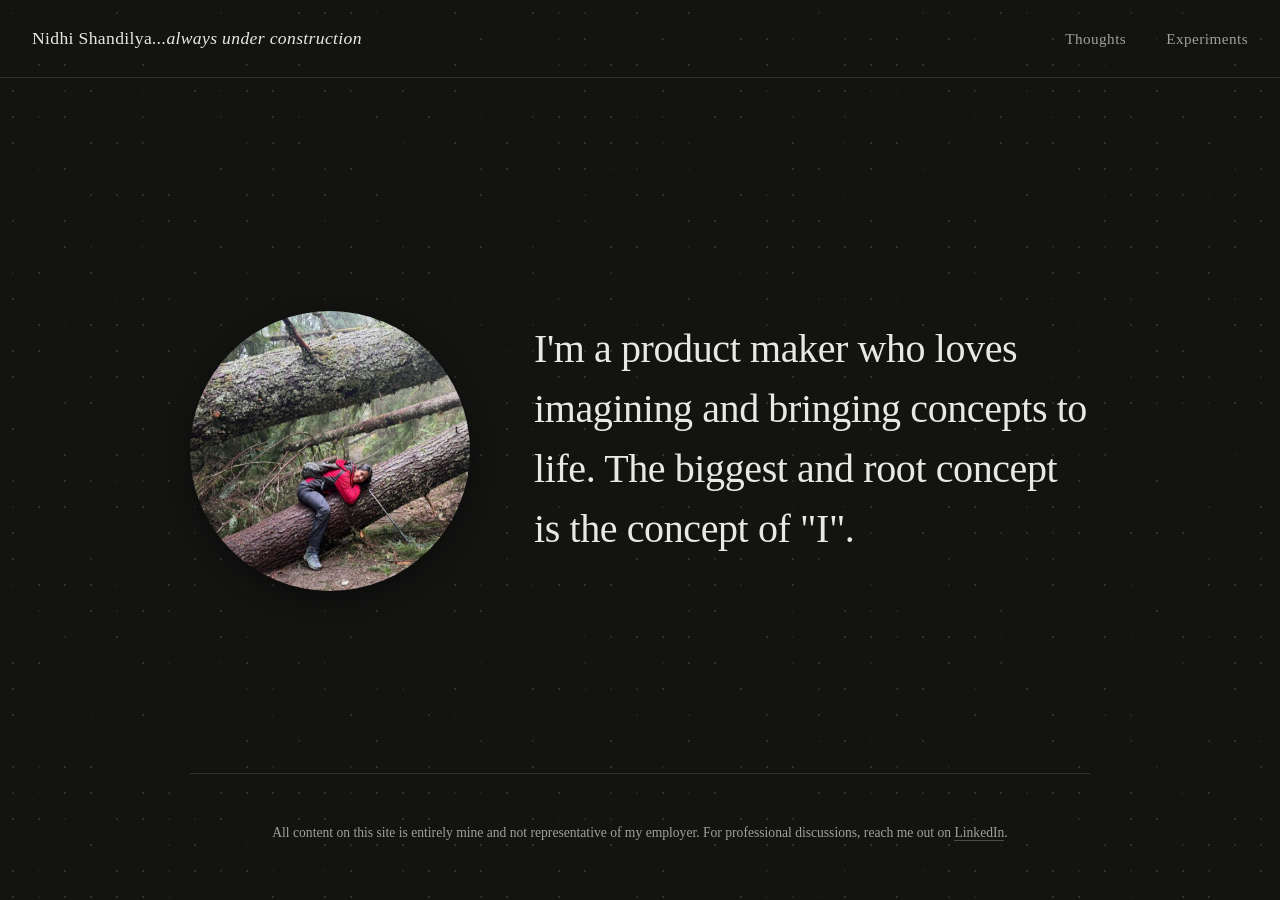
==== commit 14d6748e: "Italicize the tagline; use the real Immunally hero as its tile The logo now reads "Nidhi Shandilya" " ====
--- a/index.html
+++ b/index.html
@@ -9,7 +9,7 @@
 <body>
     <nav class="main-nav">
         <div class="nav-container">
-            <a href="index.html" class="logo">Nidhi Shandilya...always under construction</a>
+            <a href="index.html" class="logo">Nidhi Shandilya<em>...always under construction</em></a>
             <button class="mobile-menu-toggle" aria-label="Toggle menu">
                 <span class="menu-text">Menu</span>
             </button>
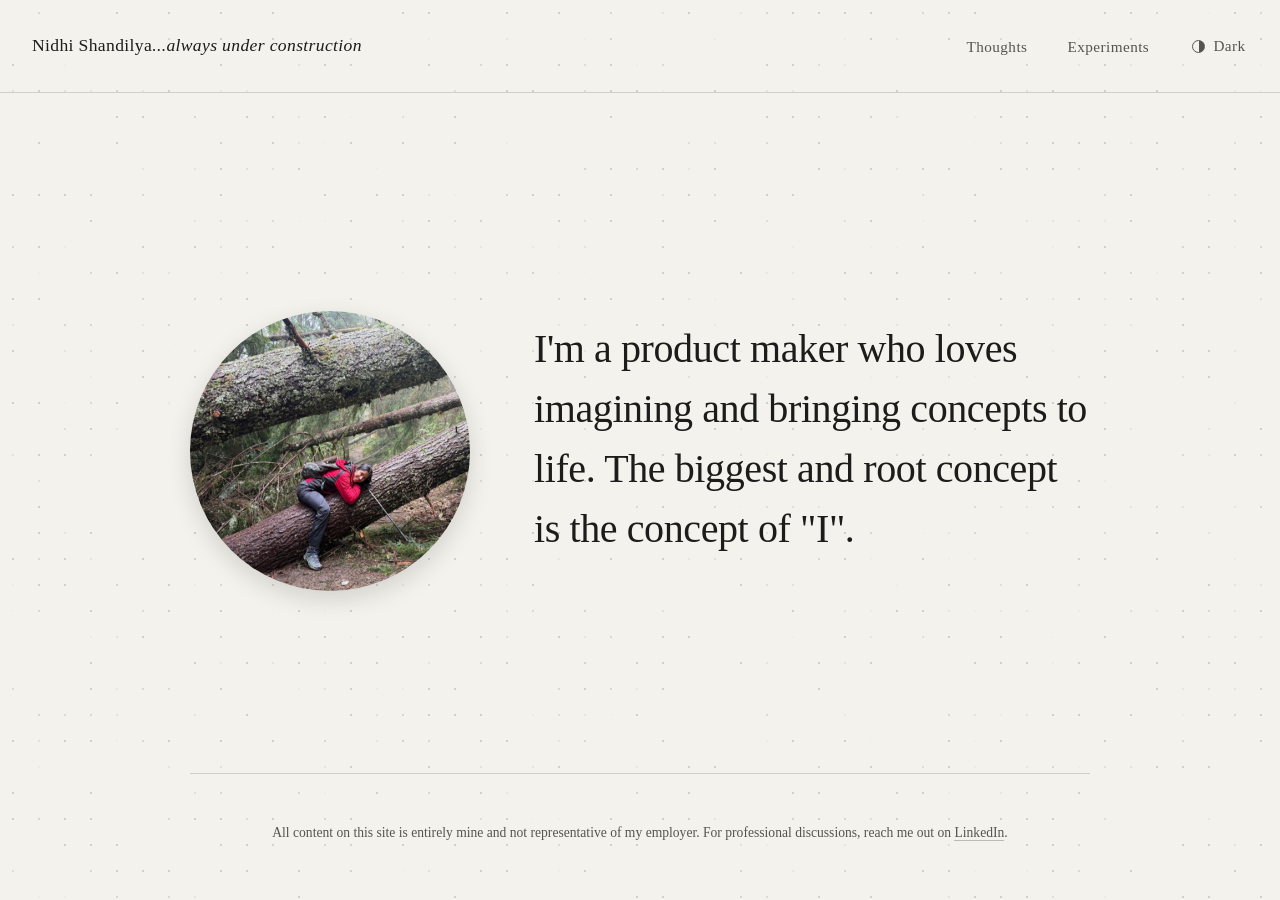
==== commit 14ea4f64: "Add light/dark themes, the Well cursor, and a responsive pass Imports the second handoff zip: a ligh" ====
--- a/index.html
+++ b/index.html
@@ -4,6 +4,7 @@
     <meta charset="UTF-8">
     <meta name="viewport" content="width=device-width, initial-scale=1.0">
     <title>Nidhi Shandilya... always under construction</title>
+    <script>(function(){try{var s=localStorage.getItem('theme');var d=window.matchMedia('(prefers-color-scheme: light)').matches?'light':'dark';document.documentElement.setAttribute('data-theme',s||d);}catch(e){document.documentElement.setAttribute('data-theme','dark');}})();</script>
     <link rel="stylesheet" href="styles.css">
 </head>
 <body>
@@ -13,10 +14,16 @@
             <button class="mobile-menu-toggle" aria-label="Toggle menu">
                 <span class="menu-text">Menu</span>
             </button>
-            <ul class="nav-links">
-                <li><a href="thoughts.html">Thoughts</a></li>
-                <li><a href="experiments.html">Experiments</a></li>
-            </ul>
+            <div class="nav-right">
+                <ul class="nav-links">
+                    <li><a href="thoughts.html">Thoughts</a></li>
+                    <li><a href="experiments.html">Experiments</a></li>
+                </ul>
+                <button class="theme-toggle" data-theme-toggle aria-label="Switch color theme">
+                    <span class="theme-mark" aria-hidden="true"></span>
+                    <span class="theme-toggle-label">Light</span>
+                </button>
+            </div>
         </div>
     </nav>
 
@@ -28,6 +35,12 @@
             <li><a href="thoughts.html">Thoughts</a></li>
             <li><a href="experiments.html">Experiments</a></li>
         </ul>
+        <div class="mobile-menu-footer">
+            <button class="theme-toggle" data-theme-toggle aria-label="Switch color theme">
+                <span class="theme-mark" aria-hidden="true"></span>
+                <span class="theme-toggle-label">Light</span>
+            </button>
+        </div>
     </div>
 
     <main class="hero-section">
@@ -42,7 +55,7 @@
         </footer>
     </main>
 
-    <canvas id="dot-bg" style="position:fixed;top:0;left:0;width:100%;height:100%;z-index:-1;pointer-events:none;background:#131312;"></canvas>
+    <canvas id="dot-bg" style="position:fixed;top:0;left:0;width:100%;height:100%;z-index:-1;pointer-events:none;background:var(--primary-bg);"></canvas>
     <script src="script.js"></script>
 </body>
 </html>
--- a/styles.css
+++ b/styles.css
@@ -1,28 +1,79 @@
 /* Google Fonts Import */
 @import url('https://fonts.googleapis.com/css2?family=Crimson+Text:ital,wght@0,400;0,600;1,400&family=Libre+Baskerville:ital,wght@0,400;0,700;1,400&display=swap');
 
+/* Dark is the default. Light is the same sheet of paper, lit. */
 :root {
     --primary-bg: #131312;
     --primary-text: #e8e8e4;
+    --body-strong: #c9c9c3;
     --secondary-text: #a0a09a;
     --muted-text: #8b8b84;
+    --title-text: #7a7a74;
     --faint-text: #5f5f5a;
     --fainter-text: #4f4f4a;
     --accent-color: #cccccc;
     --border-color: rgba(255,255,255,0.12);
+    --border-soft: rgba(255,255,255,0.16);
+    --rule-color: rgba(255,255,255,0.1);
+    --hover-bg: rgba(255,255,255,0.022);
+    --panel-bg: #1c1c1b;
+    --panel-stripe-a: #181817;
+    --panel-stripe-b: #151514;
+    --panel-scrim: rgba(19,19,18,0.35);
+    --mark-color: rgba(255,255,255,0.85);
+    --mark-border: rgba(255,255,255,0.55);
+    --underline-soft: rgba(160,160,154,0.4);
+    --portrait-shadow: 0 8px 24px rgba(0,0,0,0.4);
     --hover-color: #ffffff;
+    /* read by script.js to draw the dot grid */
+    --dot-rgb: 255,255,255;
+    --dot-alpha: 0.16;
     --transition: all 0.3s cubic-bezier(0.4, 0, 0.2, 1);
+    color-scheme: dark;
+}
+
+html[data-theme="light"] {
+    --primary-bg: #f3f2ec;
+    --primary-text: #1c1c1a;
+    --body-strong: #3a3a35;
+    --secondary-text: #55554e;
+    --muted-text: #66665e;
+    --title-text: #86867d;
+    --faint-text: #8c8c83;
+    --fainter-text: #9c9c92;
+    --accent-color: #3a3a35;
+    --border-color: rgba(0,0,0,0.14);
+    --border-soft: rgba(0,0,0,0.18);
+    --rule-color: rgba(0,0,0,0.12);
+    --hover-bg: rgba(0,0,0,0.025);
+    --panel-bg: #e9e8e1;
+    --panel-stripe-a: #ecebe4;
+    --panel-stripe-b: #e5e4dc;
+    --panel-scrim: rgba(243,242,236,0.4);
+    --mark-color: rgba(28,28,26,0.85);
+    --mark-border: rgba(28,28,26,0.45);
+    --underline-soft: rgba(85,85,78,0.35);
+    --portrait-shadow: 0 8px 24px rgba(0,0,0,0.14);
+    --hover-color: #000000;
+    --dot-rgb: 28,28,26;
+    --dot-alpha: 0.2;
+    color-scheme: light;
 }
 
 * { margin: 0; padding: 0; box-sizing: border-box; }
+
+html { -webkit-text-size-adjust: 100%; }
 
 body {
     font-family: 'Crimson Text', Georgia, serif;
+    background-color: var(--primary-bg);
     color: var(--primary-text);
     line-height: 1.6;
     font-size: 18px;
+    overflow-x: hidden;
     -webkit-font-smoothing: antialiased;
     -moz-osx-font-smoothing: grayscale;
+    transition: background-color 0.45s ease, color 0.45s ease;
 }
 
 h1, h2, h3, h4, h5, h6 {
@@ -33,6 +84,7 @@
 }
 
 a { color: inherit; text-decoration: none; transition: var(--transition); }
+a:hover { color: var(--hover-color); }
 
 /* Navigation */
 .main-nav {
@@ -51,6 +103,7 @@
     display: flex;
     justify-content: space-between;
     align-items: center;
+    gap: 1.25rem;
 }
 
 .logo {
@@ -58,10 +111,13 @@
     font-size: 1.1rem;
     font-weight: 400;
     letter-spacing: 0.02em;
+    line-height: 1.35;
     color: var(--primary-text);
 }
 
 .logo:hover { color: var(--hover-color); }
+
+.nav-right { display: flex; align-items: center; gap: 2.5rem; }
 
 .nav-links { display: flex; list-style: none; gap: 2.5rem; }
 
@@ -86,32 +142,43 @@
 .nav-links a.current { color: var(--primary-text); }
 .nav-links a.current::after { width: 100%; }
 
-/* Mobile Menu */
-.mobile-menu-toggle {
-    display: none;
+/* Theme toggle */
+.theme-toggle {
+    display: inline-flex;
+    align-items: center;
+    gap: 0.55rem;
+    min-height: 44px;
+    padding: 0 0.15rem;
     background: none;
     border: none;
     cursor: pointer;
     font-family: 'Crimson Text', Georgia, serif;
     font-size: 0.95rem;
-    color: var(--primary-text);
     letter-spacing: 0.03em;
-}
-
-.mobile-menu {
+    color: var(--secondary-text);
+    transition: color 0.3s ease;
+}
+
+.theme-toggle:hover { color: var(--primary-text); }
+
+.theme-mark {
+    width: 13px; height: 13px;
+    border-radius: 50%;
+    border: 1px solid var(--secondary-text);
+    background: linear-gradient(to right, currentColor 0 50%, transparent 50% 100%);
+    transition: transform 0.45s cubic-bezier(0.4,0,0.2,1), border-color 0.3s ease;
+}
+
+html[data-theme="light"] .theme-mark { transform: rotate(180deg); }
+.theme-toggle:hover .theme-mark { border-color: var(--primary-text); }
+
+/* Mobile Menu */
+.mobile-menu-toggle {
     display: none;
-    position: fixed;
-    inset: 0;
-    background-color: #131312;
-    z-index: 2000;
-    padding: 2rem;
-    flex-direction: column;
-}
-
-.mobile-menu.active { display: flex; }
-
-.mobile-menu-close {
-    align-self: flex-end;
+    align-items: center;
+    min-height: 44px;
+    min-width: 44px;
+    justify-content: flex-end;
     background: none;
     border: none;
     cursor: pointer;
@@ -119,22 +186,60 @@
     font-size: 0.95rem;
     color: var(--primary-text);
     letter-spacing: 0.03em;
-    margin-bottom: 3rem;
-}
-
-.mobile-nav-links { list-style: none; display: flex; flex-direction: column; gap: 2rem; }
+}
+
+.mobile-menu {
+    display: none;
+    position: fixed;
+    inset: 0;
+    background-color: var(--primary-bg);
+    z-index: 2000;
+    padding: 2rem 1.5rem;
+    flex-direction: column;
+}
+
+.mobile-menu.active { display: flex; }
+
+.mobile-menu-close {
+    align-self: flex-end;
+    display: flex;
+    align-items: center;
+    min-height: 44px;
+    background: none;
+    border: none;
+    cursor: pointer;
+    font-family: 'Crimson Text', Georgia, serif;
+    font-size: 0.95rem;
+    color: var(--primary-text);
+    letter-spacing: 0.03em;
+    margin-bottom: 2.5rem;
+}
+
+.mobile-nav-links { list-style: none; display: flex; flex-direction: column; gap: 0.5rem; }
 
 .mobile-nav-links a {
     font-family: 'Libre Baskerville', Georgia, serif;
     font-size: 1.5rem;
     color: var(--primary-text);
+    display: flex;
+    align-items: center;
+    min-height: 52px;
 }
 
 .mobile-nav-links a:hover { color: var(--hover-color); }
+
+.mobile-menu-footer {
+    margin-top: auto;
+    padding-top: 2rem;
+    border-top: 1px solid var(--rule-color);
+}
+
+.mobile-menu-footer .theme-toggle { font-size: 1.05rem; }
 
 /* Hero Section */
 .hero-section {
     min-height: 100vh;
+    min-height: 100svh;
     display: flex;
     flex-direction: column;
     justify-content: space-between;
@@ -152,7 +257,7 @@
 
 .hero-title {
     font-family: 'Libre Baskerville', Georgia, serif;
-    font-size: clamp(1.8rem, 4vw, 2.5rem);
+    font-size: clamp(1.5rem, 4vw, 2.5rem);
     font-weight: 400;
     line-height: 1.5;
     letter-spacing: -0.01em;
@@ -160,6 +265,7 @@
     flex: 1;
     text-align: left;
     color: var(--primary-text);
+    text-wrap: pretty;
 }
 
 .hero-image {
@@ -167,7 +273,7 @@
     width: 280px; height: 280px;
     border-radius: 50%;
     overflow: hidden;
-    box-shadow: 0 8px 24px rgba(0, 0, 0, 0.4);
+    box-shadow: var(--portrait-shadow);
 }
 
 .hero-image img { width: 100%; height: 100%; object-fit: cover; }
@@ -187,11 +293,12 @@
     line-height: 1.6;
     text-align: center;
     padding-bottom: 1.5rem;
+    text-wrap: pretty;
 }
 
 .footnote a {
     color: var(--secondary-text);
-    border-bottom: 1px solid rgba(160,160,154,0.4);
+    border-bottom: 1px solid var(--underline-soft);
 }
 
 .footnote a:hover { color: var(--primary-text); border-bottom-color: var(--primary-text); }
@@ -209,7 +316,7 @@
     font-size: 14px;
     letter-spacing: 0.18em;
     text-transform: uppercase;
-    color: #7a7a74;
+    color: var(--title-text);
     font-weight: 400;
     margin-bottom: 1.1rem;
 }
@@ -227,11 +334,11 @@
 .thoughts-grid { display: grid; }
 
 .thought-item {
-    border-top: 1px solid rgba(255,255,255,0.1);
+    border-top: 1px solid var(--rule-color);
     padding: 2.2rem 0;
 }
 
-.thoughts-grid + .rule { border-top: 1px solid rgba(255,255,255,0.1); }
+.thoughts-grid + .rule { border-top: 1px solid var(--rule-color); }
 
 .thought-date {
     font-size: 0.8rem;
@@ -256,7 +363,7 @@
 .ledger { display: flex; flex-direction: column; }
 
 .entry {
-    border-top: 1px solid rgba(255,255,255,0.1);
+    border-top: 1px solid var(--rule-color);
     padding: 2.75rem 0;
     display: grid;
     grid-template-columns: 64px minmax(0, 1fr) 300px;
@@ -265,7 +372,7 @@
     transition: background 0.4s ease, padding-left 0.4s ease;
 }
 
-.entry:hover { background: rgba(255,255,255,0.022); padding-left: 14px; }
+.entry:hover { background: var(--hover-bg); padding-left: 14px; }
 
 .entry-year {
     font-size: 13px;
@@ -286,7 +393,7 @@
 .entry-why {
     font-size: 18px;
     line-height: 1.85;
-    color: #c9c9c3;
+    color: var(--body-strong);
     margin-bottom: 1.5rem;
     max-width: 52ch;
     text-wrap: pretty;
@@ -294,11 +401,13 @@
 
 .entry-links { display: flex; gap: 24px; font-size: 15px; }
 
+.entry-links a { display: inline-flex; align-items: center; min-height: 28px; }
+
 .link-primary { color: var(--primary-text); border-bottom: 1px solid var(--primary-text); padding-bottom: 2px; }
-.link-secondary { color: var(--muted-text); border-bottom: 1px solid rgba(255,255,255,0.16); padding-bottom: 2px; }
+.link-secondary { color: var(--muted-text); border-bottom: 1px solid var(--border-soft); padding-bottom: 2px; }
 .link-primary:hover, .link-secondary:hover { color: var(--hover-color); border-bottom-color: var(--hover-color); }
 
-.entry-media { display: block; aspect-ratio: 16/10; background: #1c1c1b; border: 1px solid rgba(255,255,255,0.12); overflow: hidden; position: relative; }
+.entry-media { display: block; aspect-ratio: 16/10; background: var(--panel-bg); border: 1px solid var(--border-color); overflow: hidden; position: relative; }
 
 .entry-media img {
     width: 100%; height: 100%;
@@ -317,10 +426,10 @@
 
 .play-mark span {
     width: 44px; height: 44px;
-    border: 1px solid rgba(255,255,255,0.55);
+    border: 1px solid var(--mark-border);
     border-radius: 50%;
     display: flex; align-items: center; justify-content: center;
-    background: rgba(19,19,18,0.35);
+    background: var(--panel-scrim);
     backdrop-filter: blur(2px);
 }
 
@@ -329,14 +438,14 @@
     width: 0; height: 0;
     border-style: solid;
     border-width: 6px 0 6px 10px;
-    border-color: transparent transparent transparent rgba(255,255,255,0.85);
+    border-color: transparent transparent transparent var(--mark-color);
     margin-left: 3px;
 }
 
 .media-empty {
     aspect-ratio: 16/10;
-    border: 1px solid rgba(255,255,255,0.08);
-    background: repeating-linear-gradient(135deg, #181817 0 14px, #151514 14px 28px);
+    border: 1px solid var(--rule-color);
+    background: repeating-linear-gradient(135deg, var(--panel-stripe-a) 0 14px, var(--panel-stripe-b) 14px 28px);
     display: flex; align-items: center; justify-content: center;
 }
 
@@ -355,7 +464,7 @@
     margin-top: 10px;
 }
 
-.ledger-end { border-top: 1px solid rgba(255,255,255,0.1); }
+.ledger-end { border-top: 1px solid var(--rule-color); }
 
 .more-forming { font-size: 16px; line-height: 1.8; color: var(--faint-text); margin-top: 4rem; }
 
@@ -374,27 +483,50 @@
 }
 
 /* Responsive */
+@media (max-width: 1024px) {
+    .nav-right { gap: 1.75rem; }
+    .nav-links { gap: 1.75rem; }
+    .entry { grid-template-columns: 64px minmax(0, 1fr) 240px; gap: 28px; }
+}
+
 @media (max-width: 820px) {
     .entry { grid-template-columns: minmax(0, 1fr); gap: 26px; }
     .entry-media-col { grid-row: 1; max-width: 420px; }
     .entry-year { padding-top: 0; }
+    .entry:hover { padding-left: 0; }
 }
 
 @media (max-width: 768px) {
     .hero-content { flex-direction: column; gap: 2rem; }
     .hero-image { width: 150px; height: 150px; }
     .hero-title { text-align: center; }
-    .mobile-menu-toggle { display: block; }
+    .mobile-menu-toggle { display: flex; }
     .nav-links { display: none; }
-    .hero-section { padding: 6rem 1.5rem 2rem; }
-    .content-section { padding: 7rem 1.5rem 4rem; }
+    .nav-right .theme-toggle { display: none; }
+    .hero-section { padding: 6.5rem 1.5rem 2rem; }
+    .content-section { padding: 7rem 1.5rem 4rem; min-height: 0; }
     .nav-container { padding: 0 1.5rem; }
-    .section-intro { margin-bottom: 3.5rem; }
+    .main-nav { padding: 1.1rem 0; }
+    .logo { font-size: 0.95rem; max-width: 62vw; }
+    .section-intro { margin-bottom: 3.5rem; font-size: 18px; }
+    .entry { padding: 2.25rem 0; }
+    .entry-title { font-size: 21px; }
 }
 
 @media (max-width: 480px) {
     body { font-size: 16px; }
     .nav-container { padding: 0 1rem; }
-    .hero-section, .content-section { padding: 6rem 1rem 2rem; }
+    .logo { font-size: 0.85rem; max-width: 60vw; }
+    .hero-section { padding: 6rem 1rem 1.5rem; }
+    .content-section { padding: 6.5rem 1rem 3rem; }
+    .hero-content { gap: 1.75rem; }
+    .page-footer { padding-top: 2rem; }
     .entry-links { flex-wrap: wrap; gap: 16px; }
-}
+    .entry-why { font-size: 17px; line-height: 1.8; }
+    .media-label { margin-top: 8px; }
+    .colophon, .more-forming { font-size: 14px; }
+}
+
+@media (prefers-reduced-motion: reduce) {
+    *, *::before, *::after { animation-duration: 0.001ms !important; transition-duration: 0.001ms !important; }
+}
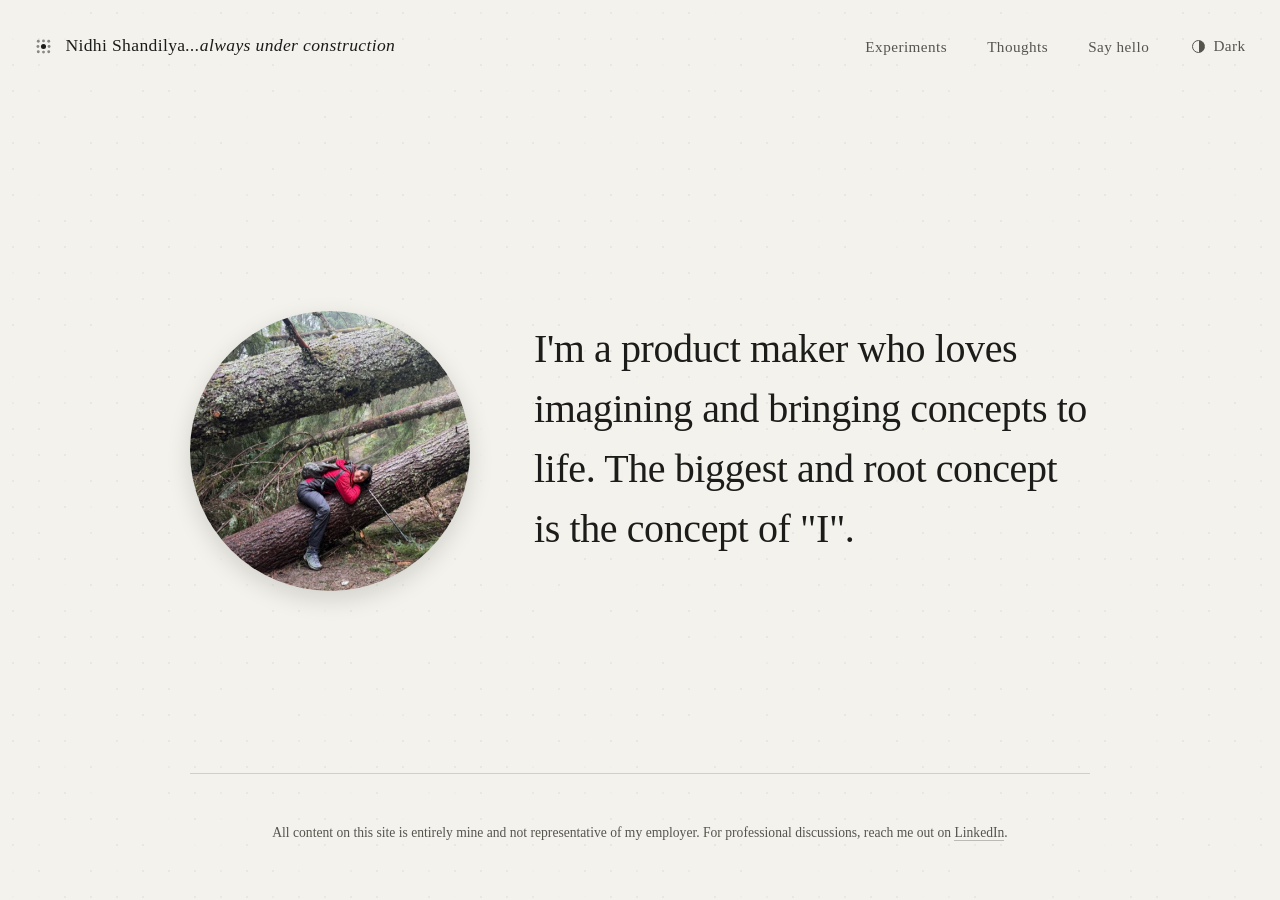
==== commit 4977492d: "Put Experiments first in the nav Order is now Experiments, Thoughts, Say hello, in both the desktop " ====
--- a/index.html
+++ b/index.html
@@ -5,19 +5,37 @@
     <meta name="viewport" content="width=device-width, initial-scale=1.0">
     <title>Nidhi Shandilya... always under construction</title>
     <script>(function(){try{var s=localStorage.getItem('theme');var d=window.matchMedia('(prefers-color-scheme: light)').matches?'light':'dark';document.documentElement.setAttribute('data-theme',s||d);}catch(e){document.documentElement.setAttribute('data-theme','dark');}})();</script>
+    <meta name="description" content="A product maker building small, useful things with AI. Experiments, half-formed thoughts, and a way to say hello.">
+    <link rel="canonical" href="https://nidhivshandilya.github.io/nidhishandilya/">
+    <meta property="og:type" content="website">
+    <meta property="og:site_name" content="Nidhi Shandilya">
+    <meta property="og:title" content="Nidhi Shandilya... always under construction">
+    <meta property="og:description" content="A product maker building small, useful things with AI. Experiments, half-formed thoughts, and a way to say hello.">
+    <meta property="og:url" content="https://nidhivshandilya.github.io/nidhishandilya/">
+    <meta property="og:image" content="https://nidhivshandilya.github.io/nidhishandilya/og.png">
+    <meta property="og:image:width" content="1200">
+    <meta property="og:image:height" content="630">
+    <meta property="og:image:alt" content="Nidhi Shandilya, always under construction, on a sheet of dot grid paper">
+    <meta name="twitter:card" content="summary_large_image">
+    <meta name="theme-color" content="#131312" media="(prefers-color-scheme: dark)">
+    <meta name="theme-color" content="#f3f2ec" media="(prefers-color-scheme: light)">
+    <link rel="icon" href="favicon.svg" type="image/svg+xml">
+    <link rel="icon" href="favicon-32.png" sizes="32x32">
+    <link rel="apple-touch-icon" href="apple-touch-icon.png">
     <link rel="stylesheet" href="styles.css">
 </head>
 <body>
     <nav class="main-nav">
         <div class="nav-container">
-            <a href="index.html" class="logo">Nidhi Shandilya<em>...always under construction</em></a>
+            <a href="index.html" class="logo"><span class="logo-mark" aria-hidden="true"><svg viewBox="0 0 64 64" fill="currentColor"><circle cx="17.5" cy="17.5" r="4" opacity="0.5"></circle><circle cx="32" cy="16.5" r="4" opacity="0.5"></circle><circle cx="46.5" cy="17.5" r="4" opacity="0.5"></circle><circle cx="16.5" cy="32" r="4" opacity="0.5"></circle><circle cx="32" cy="32" r="7"></circle><circle cx="47.5" cy="32" r="4" opacity="0.5"></circle><circle cx="17.5" cy="46.5" r="4" opacity="0.5"></circle><circle cx="32" cy="47.5" r="4" opacity="0.5"></circle><circle cx="46.5" cy="46.5" r="4" opacity="0.5"></circle></svg></span><span class="logo-words">Nidhi Shandilya<em>...always under construction</em></span></a>
             <button class="mobile-menu-toggle" aria-label="Toggle menu">
                 <span class="menu-text">Menu</span>
             </button>
             <div class="nav-right">
                 <ul class="nav-links">
+                    <li><a href="experiments.html">Experiments</a></li>
                     <li><a href="thoughts.html">Thoughts</a></li>
-                    <li><a href="experiments.html">Experiments</a></li>
+                    <li><a href="hello.html">Say hello</a></li>
                 </ul>
                 <button class="theme-toggle" data-theme-toggle aria-label="Switch color theme">
                     <span class="theme-mark" aria-hidden="true"></span>
@@ -32,8 +50,9 @@
             <span class="close-text">Close Menu</span>
         </button>
         <ul class="mobile-nav-links">
+            <li><a href="experiments.html">Experiments</a></li>
             <li><a href="thoughts.html">Thoughts</a></li>
-            <li><a href="experiments.html">Experiments</a></li>
+            <li><a href="hello.html">Say hello</a></li>
         </ul>
         <div class="mobile-menu-footer">
             <button class="theme-toggle" data-theme-toggle aria-label="Switch color theme">
--- a/styles.css
+++ b/styles.css
@@ -20,6 +20,9 @@
     --panel-stripe-a: #181817;
     --panel-stripe-b: #151514;
     --panel-scrim: rgba(19,19,18,0.35);
+    /* the nav sheet once the page is scrolled under it */
+    --nav-scrim: rgba(19,19,18,0.93);
+    --nav-scrim-solid: rgba(19,19,18,0.985);
     --mark-color: rgba(255,255,255,0.85);
     --mark-border: rgba(255,255,255,0.55);
     --underline-soft: rgba(160,160,154,0.4);
@@ -50,13 +53,17 @@
     --panel-stripe-a: #ecebe4;
     --panel-stripe-b: #e5e4dc;
     --panel-scrim: rgba(243,242,236,0.4);
+    --nav-scrim: rgba(243,242,236,0.94);
+    --nav-scrim-solid: rgba(243,242,236,0.99);
     --mark-color: rgba(28,28,26,0.85);
     --mark-border: rgba(28,28,26,0.45);
     --underline-soft: rgba(85,85,78,0.35);
     --portrait-shadow: 0 8px 24px rgba(0,0,0,0.14);
     --hover-color: #000000;
-    --dot-rgb: 28,28,26;
-    --dot-alpha: 0.2;
+    /* dark dots read much heavier on paper than white dots do on ink:
+       keep them well below the text so they never compete with it */
+    --dot-rgb: 96,96,88;
+    --dot-alpha: 0.085;
     color-scheme: light;
 }
 
@@ -91,9 +98,23 @@
     position: fixed;
     top: 0; left: 0; right: 0;
     background-color: transparent;
-    border-bottom: 1px solid var(--border-color);
+    border-bottom: 1px solid transparent;
     z-index: 1000;
     padding: 1.5rem 0;
+    transition: background-color 0.35s ease, border-color 0.35s ease, backdrop-filter 0.35s ease;
+}
+
+/* Once anything scrolls under it, the bar becomes a frosted sheet so type never
+   collides with type. At the very top it stays invisible. */
+.main-nav.scrolled {
+    background-color: var(--nav-scrim);
+    backdrop-filter: blur(14px) saturate(1.05);
+    -webkit-backdrop-filter: blur(14px) saturate(1.05);
+    border-bottom-color: var(--border-color);
+}
+
+@supports not ((backdrop-filter: blur(1px)) or (-webkit-backdrop-filter: blur(1px))) {
+    .main-nav.scrolled { background-color: var(--nav-scrim-solid); }
 }
 
 .nav-container {
@@ -112,14 +133,23 @@
     font-weight: 400;
     letter-spacing: 0.02em;
     line-height: 1.35;
+    white-space: nowrap;
     color: var(--primary-text);
 }
 
 .logo:hover { color: var(--hover-color); }
 
+/* The mark: the same dent the cursor makes in the sheet. */
+.logo { display: inline-flex; align-items: center; gap: 0.65rem; }
+.logo-words { min-width: 0; }
+.logo-mark { flex: 0 0 auto; width: 23px; height: 23px; color: var(--primary-text); }
+.logo-mark svg { display: block; width: 100%; height: 100%; }
+
 .nav-right { display: flex; align-items: center; gap: 2.5rem; }
 
 .nav-links { display: flex; list-style: none; gap: 2.5rem; }
+
+.nav-links li { white-space: nowrap; }
 
 .nav-links a {
     font-size: 0.95rem;
@@ -507,7 +537,8 @@
     .content-section { padding: 7rem 1.5rem 4rem; min-height: 0; }
     .nav-container { padding: 0 1.5rem; }
     .main-nav { padding: 1.1rem 0; }
-    .logo { font-size: 0.95rem; max-width: 62vw; }
+    .logo { font-size: 0.95rem; max-width: 62vw; white-space: normal; gap: 0.5rem; }
+    .logo-mark { width: 20px; height: 20px; }
     .section-intro { margin-bottom: 3.5rem; font-size: 18px; }
     .entry { padding: 2.25rem 0; }
     .entry-title { font-size: 21px; }
@@ -516,7 +547,8 @@
 @media (max-width: 480px) {
     body { font-size: 16px; }
     .nav-container { padding: 0 1rem; }
-    .logo { font-size: 0.85rem; max-width: 60vw; }
+    .logo { font-size: 0.85rem; max-width: 60vw; gap: 0.45rem; }
+    .logo-mark { width: 18px; height: 18px; }
     .hero-section { padding: 6rem 1rem 1.5rem; }
     .content-section { padding: 6.5rem 1rem 3rem; }
     .hero-content { gap: 1.75rem; }
@@ -530,3 +562,91 @@
 @media (prefers-reduced-motion: reduce) {
     *, *::before, *::after { animation-duration: 0.001ms !important; transition-duration: 0.001ms !important; }
 }
+
+/* Narrow column: the note form and long-form writing */
+.content-section.narrow { max-width: 700px; }
+
+/* Post */
+.post-date {
+    font-size: 0.8rem;
+    color: var(--faint-text);
+    letter-spacing: 0.1em;
+    text-transform: uppercase;
+    margin-bottom: 0.9rem;
+}
+
+.post-title {
+    font-family: 'Libre Baskerville', Georgia, serif;
+    font-size: clamp(1.5rem, 3.4vw, 2rem);
+    font-weight: 400;
+    line-height: 1.4;
+    margin-bottom: 2.5rem;
+    text-wrap: pretty;
+}
+
+.post-body p {
+    font-size: 19px;
+    line-height: 1.85;
+    color: var(--body-strong);
+    margin-bottom: 1.6rem;
+    text-wrap: pretty;
+}
+
+.post-note {
+    margin-top: 2.5rem;
+    padding-top: 1.5rem;
+    border-top: 1px solid var(--rule-color);
+    font-size: 15px;
+    font-style: italic;
+    color: var(--faint-text);
+}
+
+.post-back { margin-top: 3.5rem; font-size: 15px; }
+.post-back a { color: var(--muted-text); border-bottom: 1px solid var(--border-soft); padding-bottom: 2px; }
+.post-back a:hover { color: var(--primary-text); border-bottom-color: var(--primary-text); }
+
+.thought-title a { color: var(--primary-text); }
+.thought-title a:hover { color: var(--hover-color); }
+
+/* Say hello: handles, not a form */
+.handles {
+    display: flex;
+    flex-direction: column;
+    gap: 2.6rem;
+    max-width: 34rem;
+    margin: 3.5rem 0 0;
+    padding: 0;
+    list-style: none;
+}
+
+.handle { display: grid; grid-template-columns: 7rem 1fr; gap: 1.5rem; align-items: baseline; }
+
+.handle-where {
+    font-size: 13px;
+    letter-spacing: 0.12em;
+    text-transform: uppercase;
+    color: var(--title-text);
+}
+
+.handle-body { display: flex; flex-direction: column; gap: 0.4rem; }
+
+.handle-link {
+    font-family: 'Libre Baskerville', Georgia, serif;
+    font-size: 19px;
+    color: var(--primary-text);
+    text-decoration: none;
+    border-bottom: 1px solid var(--border-color);
+    padding-bottom: 2px;
+    align-self: start;
+    transition: color 0.3s ease, border-color 0.3s ease;
+}
+
+.handle-link:hover { color: var(--hover-color); border-bottom-color: var(--hover-color); }
+
+.handle-note { font-size: 17px; line-height: 1.7; color: var(--secondary-text); margin: 0; }
+
+@media (max-width: 480px) {
+    .post-body p { font-size: 17px; }
+    .handle { grid-template-columns: 1fr; gap: 0.5rem; }
+    .handles { gap: 2.2rem; }
+}
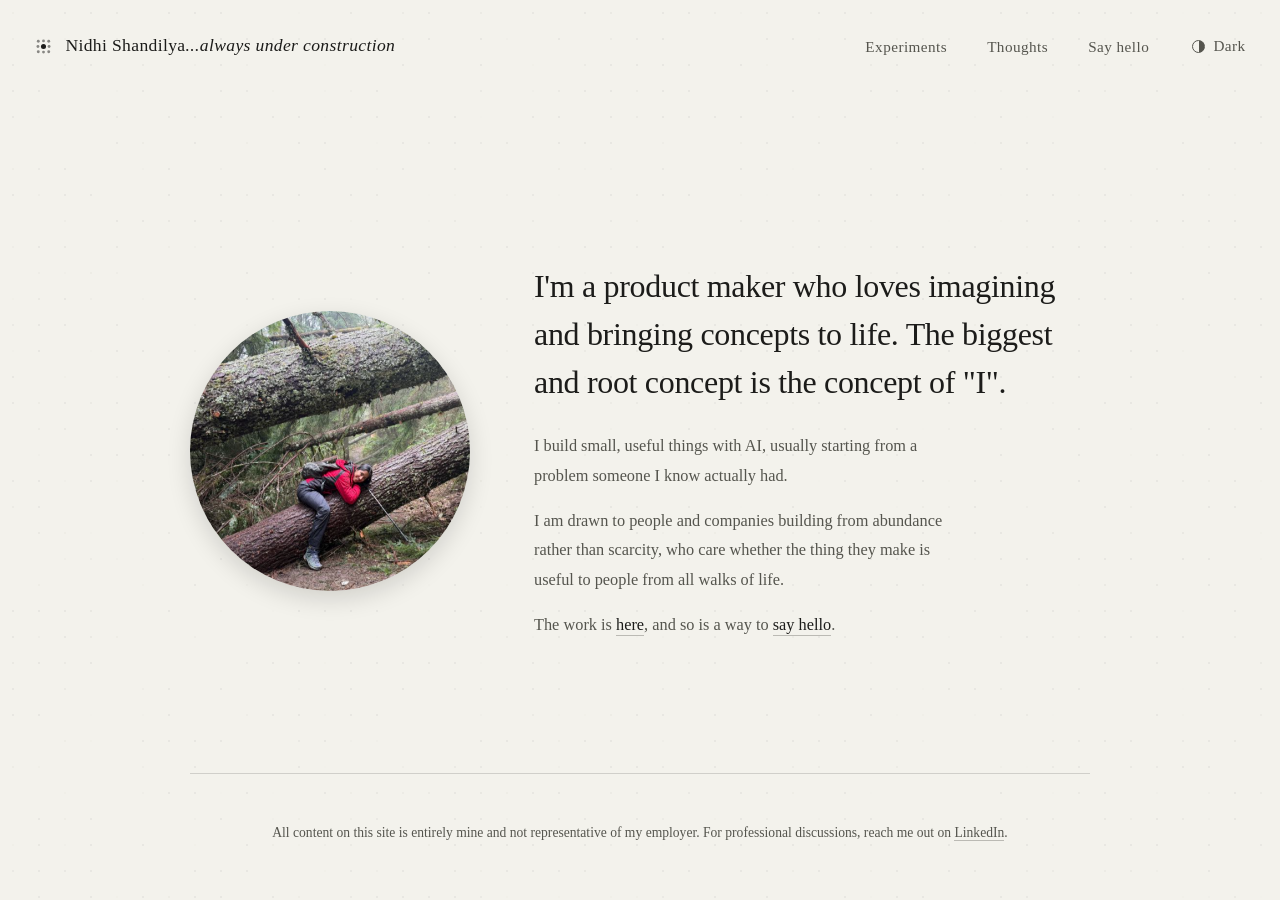
==== commit fa2f2a60: "Extend the home page hero Adds the three lines from the README under the opening statement, as body " ====
--- a/index.html
+++ b/index.html
@@ -67,7 +67,12 @@
             <div class="hero-image">
                 <img src="screenshot.jpeg.png" alt="Nidhi Shandilya">
             </div>
-            <h1 class="hero-title">I'm a product maker who loves imagining and bringing concepts to life. The biggest and root concept is the concept of "I".</h1>
+            <div class="hero-text">
+                <h1 class="hero-title">I'm a product maker who loves imagining and bringing concepts to life. The biggest and root concept is the concept of "I".</h1>
+                <p class="hero-lede">I build small, useful things with AI, usually starting from a problem someone I know actually had.</p>
+                <p class="hero-lede">I am drawn to people and companies building from abundance rather than scarcity, who care whether the thing they make is useful to people from all walks of life.</p>
+                <p class="hero-lede">The work is <a href="experiments.html">here</a>, and so is a way to <a href="hello.html">say hello</a>.</p>
+            </div>
         </div>
         <footer class="page-footer">
             <p class="footnote">All content on this site is entirely mine and not representative of my employer. For professional discussions, reach me out on <a href="https://www.linkedin.com/in/nidhi-v-shandilya-b05170b/" target="_blank" rel="noopener noreferrer">LinkedIn</a>.</p>
--- a/styles.css
+++ b/styles.css
@@ -285,18 +285,44 @@
     flex: 1;
 }
 
+.hero-text { flex: 1; }
+
 .hero-title {
     font-family: 'Libre Baskerville', Georgia, serif;
-    font-size: clamp(1.5rem, 4vw, 2.5rem);
+    font-size: clamp(1.35rem, 3.2vw, 2rem);
     font-weight: 400;
     line-height: 1.5;
     letter-spacing: -0.01em;
     animation: fadeInUp 0.8s ease-out;
-    flex: 1;
     text-align: left;
     color: var(--primary-text);
     text-wrap: pretty;
-}
+    margin-bottom: 1.6rem;
+}
+
+/* The lines under the opening statement: a clear step down from it,
+   so the hero still reads as one thought rather than four. */
+.hero-lede {
+    font-size: 1.02rem;
+    line-height: 1.8;
+    color: var(--secondary-text);
+    max-width: 52ch;
+    margin-bottom: 1rem;
+    text-wrap: pretty;
+    animation: fadeInUp 0.8s ease-out both;
+}
+
+.hero-lede:nth-of-type(1) { animation-delay: 0.12s; }
+.hero-lede:nth-of-type(2) { animation-delay: 0.22s; }
+.hero-lede:nth-of-type(3) { animation-delay: 0.32s; margin-bottom: 0; }
+
+.hero-lede a {
+    color: var(--primary-text);
+    border-bottom: 1px solid var(--underline-soft);
+    padding-bottom: 1px;
+}
+
+.hero-lede a:hover { color: var(--hover-color); border-bottom-color: var(--hover-color); }
 
 .hero-image {
     flex-shrink: 0;
@@ -529,7 +555,10 @@
 @media (max-width: 768px) {
     .hero-content { flex-direction: column; gap: 2rem; }
     .hero-image { width: 150px; height: 150px; }
-    .hero-title { text-align: center; }
+    /* left-aligned on mobile: the title now sits above body copy,
+       and centring only the title reads as an accident */
+    .hero-title { text-align: left; }
+    .hero-lede { max-width: none; }
     .mobile-menu-toggle { display: flex; }
     .nav-links { display: none; }
     .nav-right .theme-toggle { display: none; }
